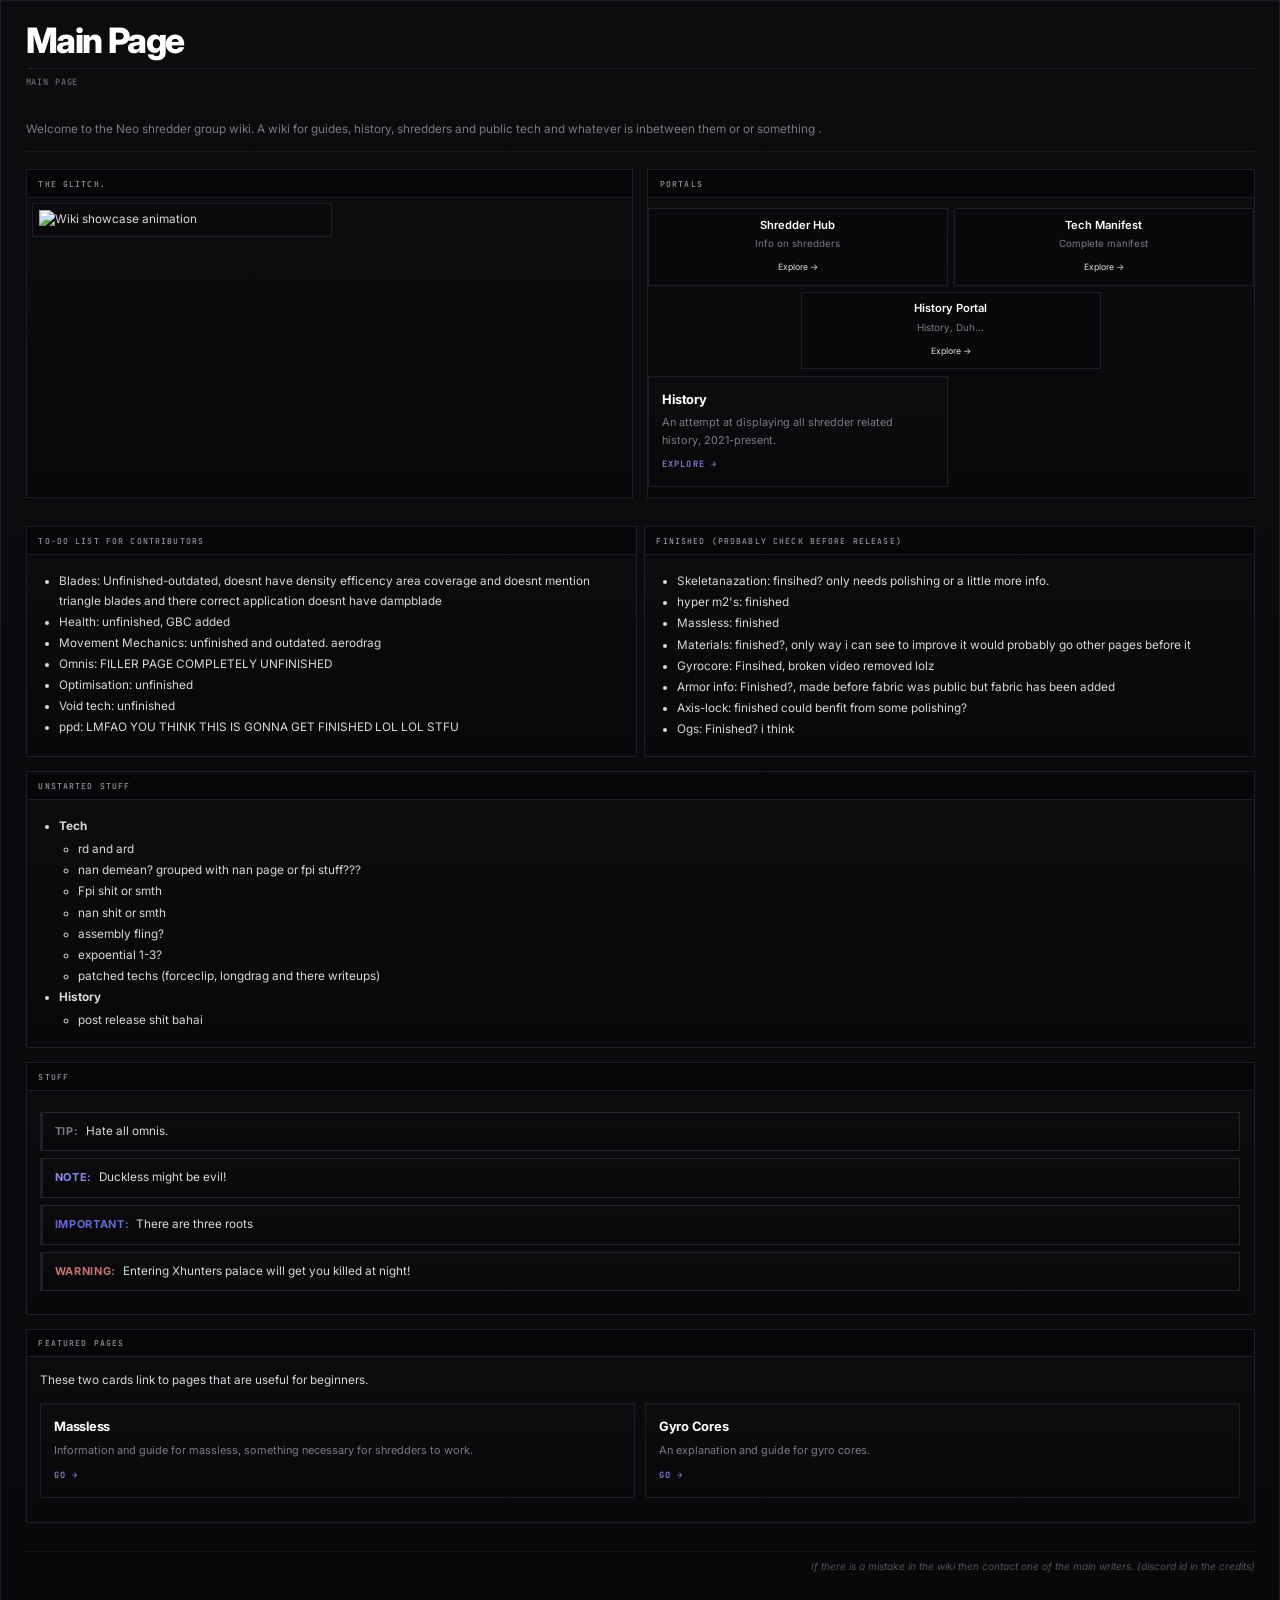
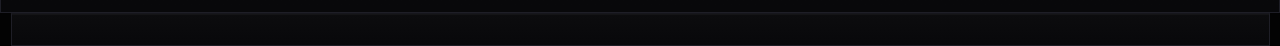
==== index.html @ a5d896a3 "Merge branch 'pr-23'" ====
<!DOCTYPE html>
<html lang="en">

<head>
    <meta charset="UTF-8">
    <meta name="viewport" content="width=device-width, initial-scale=1.0">
    <title>Main Page | Neo Shredder Group WIKI</title>
    <meta name="description" content="tech and shredders wow.">
    <link rel="stylesheet" href="css/style.css">
</head>

<body class="wiki-body wiki-body--nightsky">

    <div id="wiki-nav"></div>

    <main class="wiki-container">
        <h1 class="wiki-page-title">Main Page</h1>

        <nav class="wiki-breadcrumb" aria-label="Breadcrumb">
            <span>Main Page</span>
        </nav>

        <p class="wiki-lead">Welcome to the Neo shredder group wiki. A wiki for guides, history, shredders and public
            tech and
            whatever is inbetween them or <a href="https://soyjakwiki.org/Or_something"
                style="color: inherit; text-decoration: none; cursor: default;">
                or something
            </a>.</p>



        <div class="wiki-blocks-row">
            <div class="wiki-block">
                <div class="wiki-block-head">The Glitch.</div>
                <div class="wiki-block-body wiki-block-body--compact">
                    <div class="wiki-thumb">
                        <div class="thumb-inner">
                            <img src="assests/Amazingg.gif" alt="Wiki showcase animation">
                        </div>
                    </div>
                </div>
            </div>
            <div class="wiki-block">
                <div class="wiki-block-head">Portals</div>
                <div class="wiki-portal-grid">
                    <div class="wiki-portal">
                        <h3>Shredder Hub</h3>
                        <p>Info on shredders</p>
                        <a href="pages/shredderhub.html">Explore →</a>
                    </div>
                    <div class="wiki-portal">
                        <h3>Tech Manifest</h3>
                        <p>Complete manifest</p>
                        <a href="pages/techmanifest.html">Explore →</a>
                    </div>
                    <div class="wiki-portal">
                        <h3>History Portal</h3>
                        <p>History, Duh...</p>
                        <a href="pages/historyportal.html">Explore →</a>
                    </div>
                    <div class="card">
                        <h3>History</h3>
                        <p>An attempt at displaying all shredder related history, 2021-present.</p>
                        <a href="pages/history/historypage.html">Explore</a>
                    </div>
                </div>
            </div>






        </div>

        <div class="wiki-block-grid">
            <div class="wiki-block">
                <div class="wiki-block-head">To-Do List for Contributors</div>
                <div class="wiki-block-body">
                    <ul>
                        <li>Blades: Unfinished-outdated, doesnt have density efficency area coverage and doesnt
                            mention
                            triangle blades and there correct application doesnt have dampblade</li>
                        <li>Health: unfinished, GBC added</li>
                        <li>Movement Mechanics: unfinished and outdated. aerodrag</li>
                        <li>Omnis: FILLER PAGE COMPLETELY UNFINISHED</li>
                        <li>Optimisation: unfinished</li>
                        <li>Void tech: unfinished</li>
                        <li>ppd: LMFAO YOU THINK THIS IS GONNA GET FINISHED LOL LOL STFU</li>
                    </ul>
                </div>
            </div>

            <div class="wiki-block">
                <div class="wiki-block-head">Finished (probably check before release)</div>
                <div class="wiki-block-body">
                    <ul>
                        <li>Skeletanazation: finsihed? only needs polishing or a little more info.</li>
                        <li>hyper m2's: finished</li>
                        <li>Massless: finished</li>
                        <li>Materials: finished?, only way i can see to improve it would probably go other pages
                            before
                            it</li>
                        <li>Gyrocore: Finsihed, broken video removed lolz</li>
                        <li>Armor info: Finished?, made before fabric was public but fabric has been added</li>
                        <li>Axis-lock: finished could benfit from some polishing?</li>
                        <li>Ogs: Finished? i think</li>
                    </ul>
                </div>
            </div>
        </div>

        <div class="wiki-block">
            <div class="wiki-block-head">Unstarted Stuff</div>
            <div class="wiki-block-body">
                <ul>
                    <li><strong>Tech</strong>
                        <ul>
                            <li>rd and ard</li>
                            <li>nan demean? grouped with nan page or fpi stuff???</li>
                            <li>Fpi shit or smth</li>
                            <li>nan shit or smth</li>
                            <li>assembly fling?</li>
                            <li>expoential 1-3?</li>
                            <li>patched techs (forceclip, longdrag and there writeups)</li>
                        </ul>
                    </li>
                    <li><strong>History</strong>
                        <ul>
                            <li>post release shit bahai</li>
                        </ul>
                    </li>
                </ul>
            </div>
        </div>

        <div class="wiki-block">
            <div class="wiki-block-head">stuff</div>
            <div class="wiki-block-body">
                <div class="callout callout-tip"><strong>TIP:</strong> Hate all omnis.</div>
                <div class="callout callout-note"><strong>NOTE:</strong> Duckless might be evil!</div>
                <div class="callout callout-important"><strong>IMPORTANT:</strong> There are three roots</div>
                <div class="callout callout-warning"><strong>WARNING:</strong> Entering Xhunters palace will get you
                    killed at night!</div>
            </div>
        </div>

        <div class="wiki-block">
            <div class="wiki-block-head">Featured Pages</div>
            <div class="wiki-block-body">
                <p>These two cards link to pages that are useful for beginners.</p>
                <div class="card-grid">
                    <div class="card">
                        <h3>Massless</h3>
                        <p>Information and guide for massless, something necessary for shredders to work.</p>
                        <a href="pages/shreds/massless.html">Go</a>
                    </div>
                    <div class="card">
                        <h3>Gyro Cores</h3>
                        <p>An explanation and guide for gyro cores.</p>
                        <a href="pages/shreds/gyrocore.html">Go</a>
                    </div>
                </div>
            </div>
        </div>


        <p class="wiki-last-edited">If there is a mistake in the wiki then contact one of the main writers. (discord
            id
            in the credits)</p>

    </main>

    <footer id="wiki-footer"></footer>
    <script src="js/skidunited.js"></script>

</body>

</html>
---- css/style.css ----
@import url('https://fonts.googleapis.com/css2?family=Inter:wght@400;500;600;700;800&family=JetBrains+Mono:wght@400;500&display=swap');

:root {
    --font-body: 'Inter', system-ui, -apple-system, 'Segoe UI', sans-serif;
    --font-heading: 'Inter', system-ui, -apple-system, 'Segoe UI', sans-serif;
    --font-ui: 'Inter', system-ui, sans-serif;
    --font-mono: 'JetBrains Mono', 'Consolas', monospace;

    /* ── Industrial / spec-sheet palette (Saturn Drums ref) ── */
    --amber: #6868d4;
    --amber-bright: #8a8ae8;
    --amber-dim: rgba(104, 104, 212, 0.14);
    --amber-subtle: rgba(104, 104, 212, 0.07);
    --amber-border: rgba(104, 104, 212, 0.42);

    --orange: var(--amber);
    --orange-bright: var(--amber-bright);
    --orange-dim: var(--amber-dim);
    --orange-subtle: var(--amber-subtle);
    --orange-border: var(--amber-border);
    --orange-glow: rgba(104, 104, 212, 0.28);

    --purple-primary: var(--amber);
    --purple-muted: var(--amber-dim);
    --purple-subtle: var(--amber-subtle);

    --bg-body: #030303;
    --bg-content: #08080a;
    --bg-surface: #0a0a0c;
    --bg-navbar: #030303;
    --bg-footer: #030303;
    --bg-sidebar: #08080a;
    --bg-block-head: #060608;
    --panel-bg: linear-gradient(180deg, #0c0c0e 0%, #08080a 100%);
    --panel-bg-flat: #08080a;

    --border-subtle: #16161c;
    --border-light: #1e1e26;
    --border-medium: #26262e;
    --border-bright: #3a3a44;

    --text-main: #d8d8dc;
    --text-bright: #ffffff;
    --text-secondary: #7a7a84;
    --text-muted: #505058;
    --text-spec: #94949c;

    --link-color: #e0e0e4;
    --link-hover: var(--amber-bright);
    --link-visited: #888890;

    --accent-blue: var(--amber-bright);
    --accent-green: #7a7a84;
    --accent-red: #c87070;
    --accent-orange: var(--amber);
    --accent-cyan: #7a7a84;
    --accent-purple: var(--amber-bright);

    --bg-tip: rgba(255, 255, 255, 0.02);
    --bg-important: rgba(255, 255, 255, 0.02);
    --bg-warning: rgba(255, 255, 255, 0.02);
    --bg-note: rgba(255, 255, 255, 0.02);

    --border-tip: var(--border-light);
    --border-important: var(--border-light);
    --border-warning: var(--border-light);
    --border-note: var(--border-light);

    --layout-max: 1320px;
    --sidebar-width: 210px;

    --glass-bg: #08080a;
    --glass-bg-strong: #060608;
    --glass-border: var(--border-light);
    --glass-border-bright: var(--border-bright);
    --glass-highlight: rgba(255, 255, 255, 0.03);
    --glass-blur: 0px;
    --radius-sm: 0;
    --radius-md: 0;
    --radius-lg: 0;
    --radius-pill: 0;

    --ease-out: cubic-bezier(0.25, 0.46, 0.45, 0.94);
    --ease-smooth: cubic-bezier(0.25, 0.46, 0.45, 0.94);
}

/* Shared panel surface — matte industrial panels */
.glass,
.wiki-sidebar,
.wiki-container,
.wiki-block,
.card,
.wiki-site-notice,
.search-results-box,
footer {
    background: var(--panel-bg);
    border: 1px solid var(--border-light);
    box-shadow: inset 0 1px 0 var(--glass-highlight);
}

/* ── Reset ── */
*,
*::before,
*::after {
    margin: 0;
    padding: 0;
    box-sizing: border-box;
}

html {
    scroll-behavior: smooth;
    font-size: 14px;
}

body {
    background-color: var(--bg-body);
    background-image:
        radial-gradient(ellipse 120% 80% at 0% 0%, rgba(30, 30, 36, 0.35) 0%, transparent 55%),
        radial-gradient(ellipse 80% 60% at 100% 100%, rgba(20, 20, 24, 0.4) 0%, transparent 50%),
        linear-gradient(165deg, #030303 0%, #050505 40%, #080808 100%);
    background-attachment: fixed;
    color: var(--text-main);
    font-family: var(--font-body);
    font-size: 0.92rem;
    line-height: 1.55;
    -webkit-font-smoothing: antialiased;
    display: flex;
    flex-direction: column;
    min-height: 100vh;
}

.wiki-body--nightsky {
    background-color: var(--bg-body);
    background-image:
        radial-gradient(ellipse 120% 80% at 0% 0%, rgba(30, 30, 36, 0.35) 0%, transparent 55%),
        radial-gradient(ellipse 80% 60% at 100% 100%, rgba(20, 20, 24, 0.4) 0%, transparent 50%),
        linear-gradient(165deg, #030303 0%, #050505 40%, #080808 100%);
    background-attachment: fixed;
}

::selection {
    background: var(--amber-dim);
    color: var(--text-bright);
}

/* ═══════════════════════════════════════════
   IMAGEBOARD / MEDIAWIKI SHELL LAYOUT
   ═══════════════════════════════════════════ */
.wiki-page-wrap {
    display: flex;
    align-items: flex-start;
    gap: 1rem;
    width: 100%;
    max-width: var(--layout-max);
    margin: 0 auto;
    padding: 1.25rem 1rem 1.5rem;
    flex: 1;
}

.wiki-sidebar {
    width: 100%;
    border-radius: var(--radius-md);
    font-size: 0.82rem;
    overflow: hidden;
}

.wiki-sidebar-block {
    border-bottom: 1px solid var(--border-light);
}

.wiki-sidebar-head,
.wiki-block-head {
    background: var(--bg-block-head);
    border-bottom: 1px solid var(--border-light);
    border-left: none;
    padding: 0.55rem 0.85rem 0.45rem;
    font-family: var(--font-mono);
    font-size: 0.58rem;
    font-weight: 500;
    color: var(--text-spec);
    text-transform: uppercase;
    letter-spacing: 0.14em;
}

.wiki-sidebar-head {
    padding: 0.55rem 0.75rem 0.45rem;
}

.wiki-sidebar ul {
    list-style: none;
    margin: 0;
    padding: 0;
}

.wiki-sidebar li a {
    display: flex;
    align-items: center;
    gap: 0.45rem;
    padding: 0.5rem 0.85rem;
    margin: 0;
    border-bottom: 1px solid var(--border-subtle);
    border-radius: 0;
    color: var(--text-secondary);
    text-decoration: none;
    font-size: 0.78rem;
    font-weight: 500;
    line-height: 1.35;
    letter-spacing: 0.01em;
    transition: color 0.12s var(--ease-out), background 0.12s var(--ease-out);
}

.wiki-sidebar-icon {
    width: 0.95rem;
    height: 0.95rem;
    flex-shrink: 0;
    opacity: 0.8;
}

.wiki-sidebar li a:hover .wiki-sidebar-icon {
    opacity: 1;
}

.wiki-sidebar li:last-child a {
    margin-bottom: 0;
    border-bottom: none;
}

.wiki-sidebar-block:last-child {
    border-bottom: none;
}

.wiki-sidebar li a:hover {
    background: rgba(255, 255, 255, 0.02);
    color: var(--text-bright);
}

.wiki-sidebar li a.active {
    background: var(--amber-subtle);
    color: var(--text-bright);
    border-left: 2px solid var(--amber);
    padding-left: calc(0.85rem - 2px);
}

.wiki-content-column {
    flex: 1;
    min-width: 0;
}

/* Content blocks */
.wiki-block {
    margin-bottom: 1rem;
    border-radius: 0;
    overflow: hidden;
}

.wiki-block-body {
    padding: 1rem 0.95rem 1.1rem;
    font-size: 0.84rem;
    line-height: 1.65;
    color: var(--text-main);
}

.wiki-block-body p:last-child,
.wiki-block-body ul:last-child {
    margin-bottom: 0;
}

.wiki-block-body ul,
.wiki-block-body ol {
    margin: 0.25rem 0 0.4rem;
    padding-left: 1.35rem;
}

.wiki-block-body li {
    margin-bottom: 0.12rem;
}

.wiki-block-grid {
    display: grid;
    grid-template-columns: 1fr 1fr;
    gap: 0.5rem;
}

.wiki-site-notice {
    padding: 0.75rem 1rem;
    margin-bottom: 1rem;
    font-size: 0.76rem;
    font-family: var(--font-mono);
    color: var(--text-secondary);
    text-align: left;
    letter-spacing: 0.02em;
    line-height: 1.55;
    border-top: 1px solid var(--amber-border);
    border-bottom: 1px solid var(--border-light);
}

.wiki-site-notice strong {
    color: var(--amber-bright);
    font-weight: 600;
    text-transform: uppercase;
    letter-spacing: 0.08em;
    font-size: 0.68rem;
}

/* ═══════════════════════════════════════════
   SIDEBAR COLUMN + LOGO BOX (monobook style:
   logo sits top-left, above the sidebar)
   ═══════════════════════════════════════════ */
.wiki-sidebar-column {
    width: var(--sidebar-width);
    flex-shrink: 0;
    margin-right: 0.5rem;
    display: flex;
    flex-direction: column;
    gap: 0.5rem;
}

.wiki-logo-box {
    display: flex;
    flex-direction: column;
    align-items: center;
    justify-content: center;
    gap: 0.45rem;
    padding: 0.6rem 0.4rem 0.5rem;
    text-decoration: none;
    perspective: 900px;
}

.wiki-logo-box img {
    width: 100%;
    max-width: 120px;
    height: auto;
    display: block;
    filter: drop-shadow(0 4px 12px rgba(0, 0, 0, 0.35));
    transition: filter 0.2s var(--ease-out);
    animation: wikiLogoCoinSpin 10s linear infinite;
    transform-style: preserve-3d;
    transform-origin: center center;
    backface-visibility: visible;
}

.wiki-logo-box:hover img {
    filter: drop-shadow(0 4px 16px rgba(104, 104, 212, 0.35));
}

.wiki-logo-name {
    width: 100%;
    max-width: 100%;
    white-space: normal;
    text-align: center;
    font-family: var(--font-mono);
    font-size: 0.64rem;
    font-weight: 600;
    line-height: 1.45;
    letter-spacing: 0.18em;
    text-transform: uppercase;
    overflow-wrap: break-word;
    position: relative;
    padding: 0.35rem 0.15rem 0.25rem;
    background: linear-gradient(105deg,
            #ffffff 0%,
            #d4d4ff 22%,
            #6868d4 48%,
            #a8a8f0 72%,
            #ffffff 100%);
    background-size: 220% auto;
    -webkit-background-clip: text;
    background-clip: text;
    -webkit-text-fill-color: transparent;
    color: transparent;
    filter:
        drop-shadow(0 0 10px rgba(104, 104, 212, 0.65)) drop-shadow(0 0 22px rgba(104, 104, 212, 0.35)) drop-shadow(0 1px 0 rgba(0, 0, 0, 0.9));
    animation: wikiTitleShimmer 7s ease-in-out infinite;
}

@keyframes wikiTitleShimmer {

    0%,
    100% {
        background-position: 0% center;
    }

    50% {
        background-position: 100% center;
    }
}

@keyframes wikiLogoCoinSpin {
    from {
        transform: rotateY(0deg);
    }

    to {
        transform: rotateY(360deg);
    }
}

@keyframes wikiLogoBob {

    0%,
    100% {
        translate: 0 0;
    }

    50% {
        translate: 0 -6px;
        /* or whatever your original value was */
    }
}

@media (prefers-reduced-motion: reduce) {
    .wiki-logo-box img {
        animation: none;
    }

    .wiki-logo-name {
        animation: none;
        background-position: 0% center;
    }

    .central-feature .member-name,
    .wiki-title-shimmer {
        animation: none;
        background-position: 0% center;
    }
}

/* ═══════════════════════════════════════════
   CONTENT TOPBAR (MediaWiki page-tab strip,
   fully integrated with the sidebar shell)
   ═══════════════════════════════════════════ */
.wiki-topbar {
    display: flex;
    flex-wrap: wrap;
    justify-content: center;
    align-items: center;
    gap: 0.35rem;
    padding: 0 0 0.65rem;
    margin-bottom: 0;
}

.wiki-topbar-tabs {
    list-style: none;
    display: flex;
    align-items: center;
    justify-content: center;
    flex-wrap: wrap;
    gap: 0.35rem;
    width: 100%;
    margin: 0;
    padding: 0;
}

.wiki-topbar-tabs>li>a {
    display: block;
    font-family: var(--font-mono);
    font-size: 0.68rem;
    font-weight: 500;
    color: var(--text-spec);
    text-decoration: none;
    text-transform: uppercase;
    letter-spacing: 0.12em;
    padding: 0.5rem 1.1rem;
    background: var(--panel-bg-flat);
    border: 1px solid var(--border-light);
    border-radius: 0;
    box-shadow: none;
    transition: color 0.12s var(--ease-out), background 0.12s var(--ease-out), border-color 0.12s var(--ease-out);
}

.wiki-topbar-tabs>li>a:hover {
    color: var(--text-bright);
    background: #0e0e12;
    border-color: var(--border-bright);
}

.wiki-topbar-tabs>li>a.active {
    color: var(--text-bright);
    background: #0e0e12;
    border-color: var(--border-bright);
    box-shadow: inset 0 -2px 0 var(--amber);
}

/* Sidebar search block */
.wiki-sidebar-search {
    padding: 0.5rem 0.65rem 0.65rem;
}

/* ═══════════════════════════════════════════
   MAIN CONTENT AREA
   ═══════════════════════════════════════════ */
.wiki-container {
    width: 100%;
    max-width: none;
    margin: 0;
    padding: 1.5rem 1.75rem 1.75rem;
    border-radius: 0;
    animation: none;
}

.wiki-page-title {
    font-size: clamp(1.75rem, 3.5vw, 2.5rem);
    font-weight: 800;
    color: var(--text-bright);
    border-bottom: 1px solid var(--border-light);
    padding-bottom: 0.65rem;
    margin: 0 0 0.5rem;
    line-height: 1.05;
    letter-spacing: -0.04em;
    text-shadow: none;
}

.wiki-lead {
    font-size: 0.84rem;
    color: var(--text-secondary);
    margin-bottom: 1.25rem;
    padding: 0.85rem 0;
    line-height: 1.7;
    border-radius: 0;
    border-bottom: 1px solid var(--border-subtle);
    text-align: justify;
}

/* ═══════════════════════════════════════════
   TYPOGRAPHY
   ═══════════════════════════════════════════ */
h1,
h2,
h3,
h4,
h5,
h6 {
    font-family: var(--font-heading);
    color: var(--text-bright);
    font-weight: 600;
    margin-bottom: 0.6rem;
    line-height: 1.35;
}

h1 {
    font-size: clamp(1.5rem, 2.5vw, 2rem);
    font-weight: 800;
    border-bottom: 1px solid var(--border-light);
    padding-bottom: 0.35rem;
    margin-bottom: 0.65rem;
    letter-spacing: -0.03em;
    color: var(--text-bright);
    background: none;
    -webkit-text-fill-color: unset;
}

h2 {
    font-size: clamp(1rem, 1.8vw, 1.25rem);
    border-bottom: none;
    padding-bottom: 0;
    margin-top: 1.5rem;
    margin-bottom: 0.55rem;
    color: var(--text-bright);
    font-weight: 700;
    letter-spacing: -0.02em;
    line-height: 1.15;
}

h3 {
    font-size: 0.92rem;
    margin-top: 0.65rem;
    margin-bottom: 0.25rem;
    color: var(--text-bright);
}

h4 {
    font-size: 0.88rem;
    margin-top: 0.5rem;
    color: var(--text-muted);
    font-style: normal;
}

p {
    margin-bottom: 0.9rem;
}

a {
    color: var(--link-color);
    text-decoration: none;
    transition: color 0.12s var(--ease-out);
}

a:hover {
    color: var(--link-hover);
    text-decoration: underline;
}

a:visited {
    color: var(--link-visited);
}

hr {
    border: none;
    height: 1px;
    background: linear-gradient(90deg, transparent, var(--border-medium), transparent);
    margin: 1.75rem 0;
}

ul,
ol {
    margin-bottom: 0.9rem;
    padding-left: 1.5rem;
}

li {
    margin-bottom: 0.2rem;
}

code {
    font-family: var(--font-mono);
    background-color: var(--bg-surface);
    border: 1px solid var(--border-light);
    padding: 0.15em 0.4em;
    border-radius: 0;
    font-size: 0.9em;
    color: var(--text-secondary);
}

pre {
    background-color: var(--bg-surface);
    border: 1px solid var(--border-light);
    border-radius: 0;
    padding: 1rem;
    overflow-x: auto;
    margin-bottom: 1rem;
    font-size: 0.9rem;
    line-height: 1.5;
}

pre code {
    background: none;
    border: none;
    padding: 0;
    color: var(--text-main);
}

blockquote {
    border-left: 3px solid var(--border-medium);
    padding: 0.5rem 1rem;
    margin: 1rem 0;
    color: var(--text-secondary);
    background-color: rgba(24, 26, 27, 0.02);
    font-style: italic;
}

/* ═══════════════════════════════════════════
   CARDS
   ═══════════════════════════════════════════ */
.card-grid {
    display: grid;
    grid-template-columns: repeat(auto-fit, minmax(240px, 1fr));
    gap: 0.65rem;
    margin: 0.65rem 0;
}

.card {
    padding: 1rem 0.95rem;
    border-radius: 0;
    transition: border-color 0.12s var(--ease-out), background 0.12s var(--ease-out);
    display: flex;
    flex-direction: column;
}

.card:hover {
    border-color: var(--amber-border);
    background: linear-gradient(180deg, #0e0e12 0%, #08080a 100%);
    box-shadow: inset 0 1px 0 rgba(104, 104, 212, 0.1);
    transform: none;
}

.card h3 {
    font-size: 0.92rem;
    color: var(--text-bright);
    font-weight: 700;
    margin-top: 0;
    margin-bottom: 0.45rem;
    border-bottom: none;
    letter-spacing: -0.02em;
}

.card p {
    font-size: 0.78rem;
    color: var(--text-secondary);
    margin-bottom: 0.65rem;
    line-height: 1.6;
}

.card a {
    font-family: var(--font-mono);
    font-size: 0.62rem;
    font-weight: 500;
    color: var(--amber-bright);
    text-transform: uppercase;
    letter-spacing: 0.12em;
    margin-top: auto;
    text-decoration: none;
}

.card a::after {
    content: " →";
}

.card a:hover {
    color: var(--link-hover);
    letter-spacing: 0;
}

/* ═══════════════════════════════════════════
   CALLOUTS / ADMONITIONS
   ═══════════════════════════════════════════ */
.callout {
    padding: 0.65rem 0.85rem;
    margin: 0.5rem 0;
    border-radius: var(--radius-sm);
    border: 1px solid var(--border-medium);
    border-left-width: 3px;
    font-size: 0.84rem;
    position: relative;
    background: var(--panel-bg);
    box-shadow: none;
}

.callout strong {
    font-family: var(--font-ui);
    font-size: 0.78rem;
    text-transform: uppercase;
    letter-spacing: 0.06em;
    margin-right: 0.3rem;
}

.callout-tip {
    background-color: var(--bg-tip);
    border-left-color: var(--border-tip);
}

.callout-tip strong {
    color: var(--accent-green);
}

.callout-important {
    background-color: var(--bg-important);
    border-left-color: var(--border-important);
}

.callout-important strong {
    color: var(--accent-orange);
}

.callout-warning {
    background-color: var(--bg-warning);
    border-left-color: var(--border-warning);
}

.callout-warning strong {
    color: var(--accent-red);
}

.callout-note {
    background-color: var(--bg-note);
    border-left-color: var(--border-note);
}

.callout-note strong {
    color: var(--accent-blue);
}

/* ═══════════════════════════════════════════
   TABLE OF CONTENTS — polished wiki style
   ═══════════════════════════════════════════ */
.toc-box {
    background-color: transparent;
    border: none;
    border-top: 1px solid var(--border-light);
    border-bottom: 1px solid var(--border-light);
    border-radius: 0;
    padding: 0;
    display: inline-block;
    min-width: 220px;
    max-width: 420px;
    margin: 0.75rem 0 1.5rem 0;
    overflow: hidden;
}

.toc-title {
    font-family: var(--font-mono);
    font-weight: 500;
    font-size: 0.58rem;
    color: var(--text-spec);
    text-align: left;
    text-transform: uppercase;
    letter-spacing: 0.14em;
    padding: 0.55rem 0.5rem 0.45rem;
    margin-bottom: 0;
    background: var(--bg-block-head);
    border-bottom: 1px solid var(--border-light);
}

.toc-box>ul {
    padding: 0.6rem 1rem 0.75rem 1rem;
    margin: 0;
}

.toc-box ul {
    list-style: none;
    padding: 0;
    margin: 0;
    counter-reset: toc-counter;
}

.toc-box>ul>li {
    counter-increment: toc-counter;
}

.toc-box li {
    margin: 0.15rem 1rem;
    font-size: 0.85rem;
    line-height: 1.5;
}

.toc-box a {
    color: var(--link-color);
    text-decoration: none;
    display: inline-block;
    padding: 0.1rem 0;
    transition: color 0.12s var(--ease-out);
}

.toc-box a:hover {
    color: var(--link-hover);
    text-decoration: underline;
}

/* ── Tree-line connectors for nested items ── */
.toc-box ul ul {
    padding-left: 0;
    margin-top: 0.1rem;
    margin-left: 0.45rem;
    list-style: none;
    border-left: none;
}

.toc-box>ul>li {
    position: relative;
}

/* Parent li that contains a nested ul gets a vertical line */
.toc-box li:has(> ul) {
    position: relative;
}

.toc-box ul ul li {
    font-size: 0.82rem;
    margin: 0.1rem 0;
    padding-left: 1.4rem;
    position: relative;
}

/* Vertical trunk line running alongside nested items */
.toc-box ul ul li::before {
    content: "├";
    position: absolute;
    left: 0.15rem;
    top: 0;
    font-family: var(--font-body);
    font-size: 0.85rem;
    line-height: 1.5;
    color: var(--border-bright);
    user-select: none;
}

/* Last nested item gets the └ (╰) connector */
.toc-box ul ul li:last-child::before {
    content: "╰";
}

/* Vertical line connecting items — runs through parent li */
.toc-box ul ul li::after {
    content: "";
    position: absolute;
    left: calc(0.15rem + 0.35em);
    top: 0;
    bottom: 0;
    width: 0;
    border-left: 1px solid var(--border-light);
}

/* Hide the continuation line on the last item */
.toc-box ul ul li:last-child::after {
    display: none;
}

/* ═══════════════════════════════════════════
   WIKI THUMBNAIL IMAGES
   ═══════════════════════════════════════════ */
.wiki-thumb {
    margin-bottom: 1rem;
    max-width: 300px;
    width: 100%;
}

.thumb-right {
    float: right;
    margin-left: 1.5rem;
}

.thumb-left {
    float: left;
    margin-right: 1.5rem;
}

.thumb-inner {
    background-color: var(--bg-surface);
    border: 1px solid var(--border-light);
    padding: 6px;
    border-radius: 0;
    box-shadow: none;
}

.wiki-thumb img {
    display: block;
    width: 100%;
    height: auto;
    border-radius: 0;
}

.thumb-caption {
    padding: 5px 4px 2px;
    font-size: 0.75rem;
    line-height: 1.4;
    color: var(--text-muted);
    font-style: italic;
}

/* ═══════════════════════════════════════════
   WIKI VIDEO EMBEDS (lazy-loaded)
   ═══════════════════════════════════════════ */
.wiki-video {
    margin: 1.25rem 0;
    width: 100%;
}

.wiki-video .thumb-inner {
    background-color: var(--bg-surface);
    border: 1px solid var(--border-light);
    padding: 6px;
    border-radius: 0;
    box-shadow: none;
}

.wiki-video video,
.wiki-video .lazy-video {
    display: block;
    width: 100%;
    height: auto;
    border-radius: 0;
    background-color: #000;
}

/* ═══════════════════════════════════════════
   TABLES
   ═══════════════════════════════════════════ */
.wiki-table {
    width: 100%;
    border-collapse: collapse;
    margin: 1.25rem 0;
    font-size: 0.8rem;
    font-family: var(--font-mono);
    background-color: transparent;
    border: none;
    border-top: 1px solid var(--border-light);
    border-bottom: 1px solid var(--border-light);
}

.wiki-table th {
    background-color: transparent;
    color: var(--text-spec);
    font-family: var(--font-mono);
    font-weight: 500;
    font-size: 0.62rem;
    text-align: left;
    text-transform: uppercase;
    letter-spacing: 0.12em;
    padding: 0.65rem 0.5rem;
    border: none;
    border-bottom: 1px solid var(--border-medium);
}

.wiki-table td {
    padding: 0.55rem 0.5rem;
    border: none;
    border-bottom: 1px solid var(--border-subtle);
    color: var(--text-main);
    vertical-align: middle;
}

.wiki-table tr:last-child td {
    border-bottom: none;
}

.wiki-table tr:hover {
    background-color: rgba(255, 255, 255, 0.015);
}

.table-responsive {
    width: 100%;
    overflow-x: auto;
    -webkit-overflow-scrolling: touch;
}

/* ═══════════════════════════════════════════
   FOOTER
   ═══════════════════════════════════════════ */
footer {
    text-align: center;
    padding: 1.1rem 1.5rem;
    margin-top: auto;
    border-top: 1px solid var(--border-subtle);
    color: var(--text-muted);
    font-family: var(--font-mono);
    font-size: 0.62rem;
    letter-spacing: 0.06em;
    position: relative;
    z-index: 10;
    border-radius: 0;
    margin-left: 0.75rem;
    margin-right: 0.75rem;
}

footer a {
    color: var(--link-color);
}

footer strong {
    font-family: var(--font-ui);
    color: var(--text-secondary);
}

.credits-container {
    display: flex;
    flex-wrap: wrap;
    justify-content: center;
    gap: 1.5rem;
    margin-bottom: 0.6rem;
}

.credit-category {
    font-size: 0.78rem;
}

/* ═══════════════════════════════════════════
   SEARCH
   ═══════════════════════════════════════════ */
.search-container {
    position: relative;
    display: flex;
    align-items: center;
    width: 100%;
}

#wiki-search {
    font-family: var(--font-mono);
    font-size: 0.72rem;
    width: 100%;
    height: 34px;
    padding: 0 0.7rem;
    border-radius: 0;
    border: 1px solid var(--border-light);
    background: var(--panel-bg-flat);
    color: var(--text-main);
    letter-spacing: 0.04em;
    transition: border-color 0.12s var(--ease-out), box-shadow 0.12s var(--ease-out);
}

#wiki-search:focus {
    border-color: var(--amber);
    outline: none;
    box-shadow: inset 0 0 0 1px var(--amber-dim);
}

#wiki-search::placeholder {
    color: var(--text-muted);
}

.search-results-box {
    position: absolute;
    top: calc(100% + 6px);
    left: 0;
    right: 0;
    z-index: 1000;
    border-radius: var(--radius-md);
    max-height: 280px;
    overflow-y: auto;
}

.search-item:hover {
    background: rgba(255, 255, 255, 0.04);
}

.search-item {
    display: block;
    padding: 8px 12px;
    text-decoration: none;
    color: var(--text-main);
    border-bottom: 1px solid var(--border-light);
    transition: background-color 0.1s var(--ease-out);
}

.search-item:last-child {
    border-bottom: none;
}

.search-item strong {
    display: block;
    font-family: var(--font-ui);
    font-size: 0.82rem;
    color: var(--link-color);
}

.search-item span {
    display: block;
    font-size: 0.72rem;
    color: var(--text-muted);
}

.search-item .wiki-categories {
    margin-top: 6px;
    display: flex;
    gap: 4px;
    align-items: center;
    flex-wrap: wrap;
    pointer-events: none;
}

/* ═══════════════════════════════════════════
   INFOBOX SIDEBAR
   ═══════════════════════════════════════════ */
.infobox {
    float: right;
    width: 265px;
    margin: 0 0 1.25rem 1.5rem;
    background-color: var(--bg-surface);
    border: 1px solid var(--border-medium);
    border-radius: 0;
    font-size: 0.85rem;
    overflow: hidden;
}

.infobox-title {
    background: var(--bg-block-head);
    color: var(--text-bright);
    text-align: center;
    font-family: var(--font-mono);
    font-weight: 500;
    font-size: 0.62rem;
    padding: 0.55rem 0.75rem;
    border-bottom: 1px solid var(--border-light);
    text-transform: uppercase;
    letter-spacing: 0.14em;
}

.infobox-image {
    padding: 5px;
    text-align: center;
    background-color: var(--bg-content);
}

.infobox-image img {
    width: 100%;
    height: auto;
    display: block;
    border-radius: 0;
}

.infobox-image-caption {
    padding-top: 3px;
    font-size: 0.7rem;
    color: var(--text-muted);
    font-style: italic;
}

.infobox table {
    width: 100%;
    border-collapse: collapse;
}

.infobox th,
.infobox td {
    padding: 5px 10px;
    border-top: 1px solid var(--border-light);
    vertical-align: top;
    text-align: left;
    color: var(--text-main);
    font-size: 0.8rem;
}

.infobox th {
    width: 45%;
    font-family: var(--font-mono);
    font-weight: 500;
    font-size: 0.62rem;
    background-color: transparent;
    color: var(--text-spec);
    text-transform: uppercase;
    letter-spacing: 0.1em;
}

.infobox tr:hover {
    background-color: rgba(255, 255, 255, 0.02);
}

/* ── Status badges ── */
.status-badge {
    display: inline-block;
    padding: 1px 7px;
    border-radius: 0;
    font-family: var(--font-ui);
    font-size: 0.7rem;
    font-weight: 600;
    text-transform: uppercase;
    letter-spacing: 0.04em;
}

.status-active,
.status-patched,
.status-countered {
    background-color: rgba(255, 255, 255, 0.06);
    color: var(--text-secondary);
    border: 1px solid var(--border-medium);
}

.status-high,
.status-medium,
.status-low {
    background: #1a1a1a;
    color: var(--text-secondary);
    border: 1px solid var(--border-medium);
}

/* ═══════════════════════════════════════════
   SECTION / ARTICLE CLEAR
   ═══════════════════════════════════════════ */
section,
article {
    clear: both;
    overflow: hidden;
}

/* ═══════════════════════════════════════════════════════════════
   INSERTABLE WIKI COMPONENTS
   Drop these class names into your HTML for instant wiki styling.
   ═══════════════════════════════════════════════════════════════ */

/* ── Hatnote ──
   Small italic note at the top of an article.
   Usage: <div class="wiki-hatnote">This article is about X. For Y, see <a>Z</a>.</div>
*/
.wiki-hatnote {
    font-size: 0.85rem;
    font-style: italic;
    color: var(--text-muted);
    margin-bottom: 1rem;
    padding-left: 0.5rem;
    border-left: 2px solid var(--border-light);
}

/* ── Stub / WIP marker ──
   Usage: <div class="wiki-stub">This article is a stub. You can help by expanding it.</div>
*/
.wiki-stub {
    background-color: var(--bg-surface);
    border: 1px dashed var(--border-bright);
    border-radius: 0;
    padding: 0.6rem 1rem;
    margin: 1.25rem 0;
    font-size: 0.82rem;
    color: var(--text-muted);
    text-align: center;
    font-style: italic;
}

.wiki-stub::before {
    content: "STUB PAGE";
    display: block;
    font-weight: bold;
    letter-spacing: 0.08em;
    margin-bottom: 0.25rem;
}

/* ── Blockquote with attribution ──
   Usage:
   <figure class="wiki-quote">
       <blockquote>Quote text here.</blockquote>
       <figcaption>— Author, <cite>Source</cite></figcaption>
   </figure>
*/
.wiki-quote {
    margin: 1.25rem 0;
    padding: 0;
}

.wiki-quote blockquote {
    border-left: 3px solid var(--border-bright);
    background-color: rgba(255, 255, 255, 0.02);
    padding: 0.75rem 1.1rem;
    margin: 0;
    font-style: italic;
    color: var(--text-main);
    font-size: 0.95rem;
    border-radius: 0;
}

.wiki-quote figcaption {
    font-size: 0.78rem;
    color: var(--text-muted);
    margin-top: 0.35rem;
    padding-left: 1.1rem;
}

/* ── Image gallery grid ──
   Usage:
   <div class="wiki-gallery">
       <figure><img src="..."><figcaption>Caption</figcaption></figure>
       <figure><img src="..."><figcaption>Caption</figcaption></figure>
   </div>
*/
.wiki-gallery {
    display: grid;
    grid-template-columns: repeat(auto-fill, minmax(180px, 1fr));
    gap: 0.75rem;
    margin: 1.25rem 0;
}

.wiki-gallery figure {
    background-color: var(--bg-surface);
    border: 1px solid var(--border-light);
    border-radius: 0;
    padding: 4px;
    margin: 0;
    transition: border-color 0.15s var(--ease-out);
}

.wiki-gallery figure:hover {
    border-color: var(--border-bright);
}

.wiki-gallery img {
    width: 100%;
    height: auto;
    display: block;
    border-radius: 0;
}

.wiki-gallery figcaption {
    font-size: 0.72rem;
    color: var(--text-muted);
    padding: 4px 4px 2px;
    font-style: italic;
    text-align: center;
}

/* ── Definition list ──
   Usage:
   <dl class="wiki-dl">
       <dt>Term</dt>
       <dd>Definition</dd>
   </dl>
*/
.wiki-dl {
    margin: 1rem 0;
}

.wiki-dl dt {
    font-family: var(--font-heading);
    font-weight: 600;
    font-size: 0.9rem;
    color: var(--text-bright);
    margin-top: 0.75rem;
    margin-bottom: 0.15rem;
}

.wiki-dl dt::after {
    content: "";
    display: block;
    width: 40px;
    height: 1px;
    background: var(--border-medium);
    margin-top: 2px;
}

.wiki-dl dd {
    margin-left: 1rem;
    padding-left: 0.75rem;
    border-left: 2px solid var(--border-light);
    color: var(--text-secondary);
    font-size: 0.9rem;
    margin-bottom: 0.5rem;
}

/* ── Category tags ──
   Usage:
   <div class="wiki-categories">
       <span class="wiki-cat">Shredders</span>
       <span class="wiki-cat">PvP</span>
   </div>
*/

.wiki-categories::before {
    content: "Categories:";
    font-family: var(--font-ui);
    font-size: 0.72rem;
    font-weight: 600;
    color: var(--text-muted);
    text-transform: uppercase;
    letter-spacing: 0.05em;
    margin-right: 0.3rem;
}

.wiki-cat {
    font-family: var(--font-ui);
    font-size: 0.72rem;
    padding: 3px 10px;
    border-radius: 0;
    background-color: rgba(255, 255, 255, 0.04);
    border: 1px solid var(--border-light);
    color: var(--link-color);
    cursor: default;
    transition: background-color 0.2s var(--ease-smooth), border-color 0.2s var(--ease-smooth);
}

.wiki-cat:hover {
    background-color: var(--purple-subtle);
    border-color: var(--border-medium);
    box-shadow: none;
}

/* ── Breadcrumbs ──
   Usage:
   <nav class="wiki-breadcrumb">
       <a href="/">Home</a> <a href="/pages/shredderhub.html">ShredderHub</a> <span>Armor Info</span>
   </nav>
*/
.wiki-container::before {
    display: none;
}

.wiki-container::after {
    content: "";
    display: table;
    clear: both;
}

.wiki-breadcrumb {
    font-family: var(--font-mono);
    font-size: 0.62rem;
    color: var(--text-muted);
    margin-bottom: 1.25rem;
    display: flex;
    flex-wrap: wrap;
    align-items: center;
    text-transform: uppercase;
    letter-spacing: 0.1em;
}

.wiki-breadcrumb a {
    color: var(--text-muted);
    text-decoration: none;
}

.wiki-breadcrumb a:hover {
    color: var(--amber-bright);
    text-decoration: none;
}

.wiki-breadcrumb a::after {
    content: "/";
    color: var(--border-bright);
    margin: 0 0.3rem;
}

.wiki-breadcrumb span {
    color: var(--text-secondary);
}

/* ── "See also" / related articles box ──
   Usage:
   <div class="wiki-see-also">
       <strong>See also</strong>
       <ul><li><a href="...">Article</a></li></ul>
   </div>
*/
.wiki-see-also {
    background-color: var(--bg-surface);
    border: 1px solid var(--border-light);
    border-radius: 0;
    padding: 0.75rem 1rem;
    margin: 1.25rem 0;
}

.wiki-see-also strong {
    font-family: var(--font-heading);
    font-size: 0.82rem;
    color: var(--text-secondary);
    text-transform: uppercase;
    letter-spacing: 0.04em;
    display: block;
    margin-bottom: 0.4rem;
}

.wiki-see-also ul {
    margin: 0;
    padding-left: 1.25rem;
}

.wiki-see-also li {
    font-size: 0.85rem;
    margin-bottom: 0.15rem;
}

/* ── Keyboard shortcut / key badge ──
   Usage: Press <kbd class="wiki-key">E</kbd> to activate.
*/
.wiki-key {
    display: inline-block;
    font-family: var(--font-body);
    font-size: 0.78rem;
    padding: 1px 6px;
    border-radius: 0;
    background-color: var(--bg-surface);
    border: 1px solid var(--border-medium);
    border-bottom-width: 2px;
    color: var(--text-bright);
    box-shadow: 0 1px 0 var(--border-light);
}

/* ── Inline stat indicator ──
   Usage: <span class="wiki-stat wiki-stat-high">High</span>
*/
.wiki-stat {
    font-family: var(--font-ui);
    font-size: 0.75rem;
    font-weight: 600;
    padding: 1px 6px;
    border-radius: 0;
    text-transform: uppercase;
    letter-spacing: 0.03em;
}

.wiki-stat-high,
.wiki-stat-medium,
.wiki-stat-low {
    color: var(--text-secondary);
    background-color: rgba(255, 255, 255, 0.05);
}

/* ── Article last-edited line ──
   Usage: <div class="wiki-last-edited">Last edited on 19 May 2026 by platform2</div>
*/
.wiki-last-edited {
    font-size: 0.72rem;
    color: var(--text-muted);
    text-align: right;
    margin-top: 2rem;
    padding-top: 0.5rem;
    border-top: 1px solid var(--border-subtle);
    font-style: italic;
}

/* ═══════════════════════════════════════════
   PAGE BACKGROUND IMAGE (subtle)
   ═══════════════════════════════════════════ */
/* Push all wiki-container children above the background overlay */
.wiki-container>* {
    position: relative;
    z-index: 1;
}

/* ═══════════════════════════════════════════
   FILM GRAIN + DEPTH (industrial matte)
   ═══════════════════════════════════════════ */
body::before,
body::after {
    content: "";
    position: fixed;
    inset: 0;
    pointer-events: none;
    z-index: 0;
}

body::before {
    background:
        radial-gradient(ellipse 70% 50% at 85% 20%, rgba(104, 104, 212, 0.06) 0%, transparent 55%),
        radial-gradient(ellipse 50% 40% at 10% 90%, rgba(255, 255, 255, 0.02) 0%, transparent 50%);
}

body::after {
    opacity: 0.045;
    mix-blend-mode: overlay;
    background-image: url("data:image/svg+xml,%3Csvg viewBox='0 0 256 256' xmlns='http://www.w3.org/2000/svg'%3E%3Cfilter id='n'%3E%3CfeTurbulence type='fractalNoise' baseFrequency='0.9' numOctaves='4' stitchTiles='stitch'/%3E%3C/filter%3E%3Crect width='100%25' height='100%25' filter='url(%23n)'/%3E%3C/svg%3E");
    background-repeat: repeat;
    background-size: 180px 180px;
}

/* Ensure shell & footer render above ambient layers */
.wiki-page-wrap {
    position: relative;
    z-index: 2;
}

footer {
    position: relative;
    z-index: 10;
}

.wiki-container {
    position: relative;
    z-index: 2;
}

/* ═══════════════════════════════════════════
   RESPONSIVE
   ═══════════════════════════════════════════ */
@media (max-width: 768px) {
    html {
        font-size: 13px;
    }

    .wiki-page-wrap {
        flex-direction: column;
        padding: 0.35rem;
    }

    .wiki-sidebar-column {
        width: 100%;
        margin-right: 0;
        flex-direction: row;
        flex-wrap: wrap;
        align-items: stretch;
        margin-bottom: 0.35rem;
    }

    .wiki-logo-box {
        flex: 0 0 auto;
        padding: 0.4rem;
    }

    .wiki-logo-box img {
        max-width: 72px;
    }

    .wiki-sidebar {
        flex: 1 1 220px;
        width: auto;
        margin-right: 0;
    }

    .wiki-block-grid {
        grid-template-columns: 1fr;
    }

    .wiki-topbar {
        flex-direction: column;
        align-items: center;
    }

    .wiki-topbar-tabs>li>a {
        padding: 0.28rem 0.5rem;
    }

    .wiki-site-logo {
        font-size: 0.72rem;
        white-space: normal;
    }

    .wiki-container {
        padding: 0.55rem 0.65rem;
    }

    .wiki-thumb,
    .infobox {
        float: none;
        max-width: 100%;
        width: 100%;
        margin: 0 0 1rem 0;
    }

    .toc-box {
        display: block;
        max-width: 100%;
    }

    .wiki-gallery {
        grid-template-columns: repeat(auto-fill, minmax(140px, 1fr));
    }

    /* Smaller triangles on mobile */
    body::before,
    body::after {
        opacity: 0.20;
    }

    body::before {
        clip-path: polygon(0% 0%, 0% 100%, 30% 50%);
    }

    body::after {
        clip-path: polygon(100% 0%, 100% 100%, 70% 50%);
    }
}

/* ═══════════════════════════════════════════
   SCROLLBAR CUSTOMIZATION
   ═══════════════════════════════════════════ */

/* Firefox support */
* {
    scrollbar-width: thin;
    scrollbar-color: var(--border-medium) var(--bg-body);
}

/* Webkit browser support (Chrome, Safari, Edge, Opera) */
::-webkit-scrollbar {
    width: 8px;
    height: 8px;
}

::-webkit-scrollbar-track {
    background: var(--bg-body);
}

::-webkit-scrollbar-thumb {
    background: var(--border-medium);
    border-radius: 0;
    border: 2px solid var(--bg-body);
}

::-webkit-scrollbar-thumb:hover {
    background: var(--border-bright);
}

/* Specific scrollbar styling for search results box */
.search-results-box::-webkit-scrollbar-track {
    background: var(--bg-surface);
}

.search-results-box::-webkit-scrollbar-thumb {
    border: 2px solid var(--bg-surface);
}



.credits-container {
    display: flex;
    flex-direction: column;
    gap: 30px;
    /* Generous spacing between top coder and the bottom row */
    font-family: sans-serif;
    width: 100%;
}

/* Centered Main Coder Styling */
.credit-category.central-feature {
    display: flex;
    flex-direction: column;
    align-items: center;
    text-align: center;
    gap: 5px;
}

.central-feature .credit-member {
    margin-left: 0;
}

/* Flex row: Now centers the columns and keeps them tightly grouped */
.credits-row {
    display: flex;
    flex-direction: row;
    justify-content: center;
    /* Brings the columns to the center together */
    align-items: flex-start;
    gap: 60px;
    /* Adjust this number to make the gap wider or narrower */
    flex-wrap: wrap;
}

/* Base style for the side-by-side categories */
.credits-row .credit-category {
    display: flex;
    flex-direction: column;
    gap: 12px;
    /* Removed flex: 1 so they don't stretch aggressively */
    min-width: 200px;
}

/* Member layout within columns */
.credit-member {
    display: flex;
    flex-direction: column;
    gap: 2px;
}

.central-feature .member-name {
    display: inline-block;
    font-weight: 700;
    font-size: 1.02rem;
    letter-spacing: 0.03em;
    background: linear-gradient(105deg,
            #ffffff 0%,
            #d4d4ff 20%,
            #6868d4 50%,
            #a8a8f0 75%,
            #ffffff 100%);
    background-size: 220% auto;
    -webkit-background-clip: text;
    background-clip: text;
    -webkit-text-fill-color: transparent;
    color: transparent;
    filter:
        drop-shadow(0 0 8px rgba(104, 104, 212, 0.55)) drop-shadow(0 0 18px rgba(104, 104, 212, 0.28));
    animation: wikiContributorShimmer 8s ease-in-out infinite;
    transition: filter 0.2s var(--ease-out), transform 0.2s var(--ease-out);
}

.credits-row .member-name,
.contributor-name {
    display: inline;
    font-weight: 500;
    letter-spacing: normal;
    color: var(--text-bright);
    -webkit-text-fill-color: unset;
    background: none;
    filter: none;
    animation: none;
    transform: none;
}

.central-feature .member-name:hover {
    filter:
        drop-shadow(0 0 12px rgba(104, 104, 212, 0.75)) drop-shadow(0 0 26px rgba(104, 104, 212, 0.4));
    transform: translateY(-1px);
}

@keyframes wikiContributorShimmer {

    0%,
    100% {
        background-position: 0% center;
    }

    50% {
        background-position: 100% center;
    }
}

.credit-note {
    color: var(--text-muted);
    font-size: 0.85em;
}

.wiki-glow-purple {
    font-weight: bold;
    color: var(--text-bright);
    text-transform: uppercase;
    letter-spacing: 1px;
    animation: none;
}

@keyframes purplePulse {

    0%,
    100% {
        text-shadow: 0 0 4px rgba(255, 255, 255, 0.4);
        color: var(--text-bright);
    }
}

.wiki-title-shimmer {
    display: inline-block;
    font-family: var(--font-mono);
    font-weight: 700;
    font-size: 0.72rem;
    text-transform: uppercase;
    letter-spacing: 0.14em;
    background: linear-gradient(105deg,
            #ffffff 0%,
            #c8c8ff 25%,
            #6868d4 55%,
            #b0b0f8 80%,
            #ffffff 100%);
    background-size: 220% auto;
    -webkit-background-clip: text;
    background-clip: text;
    -webkit-text-fill-color: transparent;
    color: transparent;
    filter:
        drop-shadow(0 0 10px rgba(104, 104, 212, 0.6)) drop-shadow(0 0 22px rgba(104, 104, 212, 0.32));
    animation: wikiContributorShimmer 7s ease-in-out infinite;
}

.wiki-stat-number {
    font-family: 'Courier New', monospace;
    font-size: 1.25em;
    font-weight: 900;
    color: var(--text-bright);
    background: none;
    -webkit-text-fill-color: unset;
    transition: transform 0.2s cubic-bezier(0.175, 0.885, 0.32, 1.275);
    display: inline-block;
}

/* Micro-interaction: Pops out slightly when hovered */
.wiki-stat-number:hover {
    transform: scale(1.15);
    filter: drop-shadow(0 2px 4px rgba(0, 0, 0, 0.5));
}

.wiki-ambient-reflection {
    display: inline-block;
}

.wiki-site-logo-wrap {
    line-height: 1;
}

.wiki-logo-box .wiki-logo-name {
    display: block;
    width: 100%;
    max-width: 100%;
    white-space: normal;
    overflow: visible;
}




.wiki-site-logo {
    text-decoration: none;
    display: inline-block;
    line-height: 1.15;
    white-space: nowrap;
    background: linear-gradient(100deg, #c4c4ff 0%, #7575e0 30%, #e8e8ff 50%, #7575e0 70%, #5858c8 100%);
    background-size: 200% auto;
    -webkit-background-clip: text;
    background-clip: text;
    -webkit-text-fill-color: transparent;
    filter: drop-shadow(0 0 10px rgba(104, 104, 212, 0.35));
    transition: filter 0.2s var(--ease-out);
    animation: wikiLogoGradient 5s ease-in-out infinite alternate;
}

@keyframes wikiLogoGradient {
    0% {
        background-position: 0% center;
    }

    100% {
        background-position: 100% center;
    }
}


.wiki-keyword-reveal {
    color: var(--link-color);
    font-weight: 600;
    text-decoration: none;
    position: relative;
    display: inline-block;
}

.wiki-keyword-glow {
    font-weight: 600;
    color: var(--text-bright);
    text-shadow: none;
}

/* ═══════════════════════════════════════════
   HUB CATEGORY BOXES
   Grouped card containers with transparent
   background images for the ShredderHub page.
   ═══════════════════════════════════════════ */

.hub-category {
    position: relative;
    overflow: hidden;
    border: 1px solid var(--border-medium);
    border-radius: 0;
    padding: 1.75rem 1.5rem 1.5rem;
    margin-bottom: 1.75rem;
    background-color: var(--panel-bg);

    /* Entrance animation */
    animation: hubFadeIn 0.5s var(--ease-out) both;
}

.hub-category:nth-child(2) {
    animation-delay: 0.08s;
}

.hub-category:nth-child(3) {
    animation-delay: 0.16s;
}

.hub-category:nth-child(4) {
    animation-delay: 0.24s;
}

.hub-category:nth-child(5) {
    animation-delay: 0.32s;
}

@keyframes hubFadeIn {
    from {
        opacity: 0;
        transform: translateY(12px);
    }

    to {
        opacity: 1;
        transform: translateY(0);
    }
}

/* ── Semi-transparent background image ── */
.hub-category::before {
    content: "";
    position: absolute;
    inset: 0;
    background-image: var(--hub-bg-image);
    background-size: cover;
    background-position: center;
    background-repeat: no-repeat;
    opacity: 0.08;
    pointer-events: none;
    z-index: 0;
    transition: opacity 0.4s var(--ease-out), transform 0.6s var(--ease-out);
}

/* Subtle parallax-feel on hover */
.hub-category:hover::before {
    opacity: 0.14;
    transform: scale(1.03);
}

/* Glow border on hover */
.hub-category:hover {
    border-color: var(--amber-border);
    box-shadow: inset 0 1px 0 rgba(104, 104, 212, 0.08);
}

/* Push children above the background image */
.hub-category>* {
    position: relative;
    z-index: 1;
}

/* ── Category header ── */
.hub-category-header {
    display: flex;
    align-items: center;
    gap: 0.6rem;
    margin-bottom: 1.15rem;
    padding-bottom: 0.65rem;
    border-bottom: 1px solid var(--border-light);
    background: transparent;
    margin: -1.75rem -1.5rem 1.25rem;
    padding: 1rem 1.5rem 0.75rem;
}

.hub-category-title {
    font-family: var(--font-heading);
    font-size: clamp(0.95rem, 1.5vw, 1.15rem);
    font-weight: 700;
    color: var(--text-bright);
    text-transform: none;
    letter-spacing: -0.02em;
    margin: 0;
    padding: 0;
    border: none;
}

.hub-category-icon {
    font-size: 1.3rem;
    line-height: 1;
    filter: saturate(0.8);
}

/* ── Card grid inside category ── */
.hub-category-cards {
    display: grid;
    grid-template-columns: repeat(auto-fit, minmax(230px, 1fr));
    gap: 0.9rem;
}

/* Cards inside hub categories inherit existing .card styles
   but get a slightly elevated look */
.hub-category-cards .card {
    background-color: var(--panel-bg);
    border-color: var(--border-light);
    transition:
        border-color 0.2s var(--ease-out),
        background-color 0.2s var(--ease-out);
}

.hub-category-cards .card:hover {
    background: linear-gradient(180deg, #0e0e12 0%, #08080a 100%);
    border-color: var(--amber-border);
    box-shadow: inset 0 1px 0 rgba(104, 104, 212, 0.1);
    transform: none;
}

/* ── Responsive ── */
@media (max-width: 768px) {
    .hub-category {
        padding: 1.25rem 1rem 1rem;
        margin-bottom: 1.25rem;
    }

    .hub-category-header {
        margin: -1.25rem -1rem 1rem;
        padding: 0.75rem 1rem 0.6rem;
    }

    .hub-category-cards {
        grid-template-columns: 1fr;
    }

    .hub-category-icon {
        font-size: 1.1rem;
    }

    .hub-category-title {
        font-size: 0.92rem;
    }
}

/* ═══════════════════════════════════════════
   CARD BACKGROUND IMAGES
   Add class="card card-bg" and set
   style="--card-bg: url('...')" on any card
   to show an image behind the card text.
   ═══════════════════════════════════════════ */

.card.card-bg {
    position: relative;
    overflow: hidden;
    z-index: 0;
}

/* The background image layer */
.card.card-bg::before {
    content: "";
    position: absolute;
    inset: 0;
    background-image: var(--card-bg);
    background-size: cover;
    background-position: center;
    background-repeat: no-repeat;
    z-index: 0;
    transition: transform 0.4s var(--ease-out), opacity 0.4s var(--ease-out);
}

/* Dark overlay so text stays readable */
.card.card-bg::after {
    content: "";
    position: absolute;
    inset: 0;
    background: linear-gradient(180deg,
            rgba(10, 10, 15, 0.55) 0%,
            rgba(10, 10, 15, 0.78) 100%);
    z-index: 1;
    transition: background 0.3s var(--ease-out);
}

/* Push card content above both layers */
.card.card-bg>* {
    position: relative;
    z-index: 2;
}

/* Hover: image brightens and drifts slightly */
.card.card-bg:hover::before {
    transform: scale(1.06);
}

.card.card-bg:hover::after {
    background: linear-gradient(180deg,
            rgba(10, 10, 15, 0.4) 0%,
            rgba(10, 10, 15, 0.7) 100%);
}

#registrySearch {
    width: 100%;
    padding: 12px;

    background: var(--bg-surface);

    border: 1px solid var(--border-medium);

    color: var(--text-main);

    font-family: var(--font-ui);

    margin-bottom: 20px;
}

#registry {
    display: grid;
    gap: 18px;
}

.card h2 {
    margin-top: 0;
}

/* ═══════════════════════════════════════════
   TEMPLATE AI — layout, tabs, notices, meta
   Used by pages/misc/TemplateAI.html
   ═══════════════════════════════════════════ */

.wiki-page-header {
    margin-bottom: 1.25rem;
    padding-bottom: 1rem;
    border-bottom: 1px solid var(--border-light);
}

.wiki-version-meta {
    display: flex;
    flex-wrap: wrap;
    gap: 0.5rem 1rem;
    margin: 0.75rem 0 0;
    padding: 0;
    list-style: none;
    font-family: var(--font-ui);
    font-size: 0.72rem;
    color: var(--text-muted);
}

.wiki-version-meta li {
    display: inline-flex;
    align-items: center;
    gap: 0.35rem;
}

.wiki-version-meta strong {
    color: var(--text-secondary);
    font-weight: 600;
    text-transform: uppercase;
    letter-spacing: 0.04em;
}

.wiki-version-tag {
    display: inline-block;
    padding: 1px 7px;
    border-radius: 0;
    background-color: rgba(255, 255, 255, 0.04);
    border: 1px solid var(--border-light);
    color: var(--link-color);
    font-family: var(--font-ui);
    font-size: 0.7rem;
}

.wiki-notices {
    display: flex;
    flex-direction: column;
    gap: 0.65rem;
    margin-bottom: 1.25rem;
}

.wiki-notice {
    border-radius: 0;
    padding: 0.65rem 1rem;
    font-size: 0.84rem;
    line-height: 1.55;
    border: 1px solid transparent;
}

.wiki-notice strong {
    display: block;
    font-family: var(--font-ui);
    font-size: 0.72rem;
    text-transform: uppercase;
    letter-spacing: 0.06em;
    margin-bottom: 0.2rem;
}

.wiki-notice-stub,
.wiki-notice-construction,
.wiki-notice-citation {
    background-color: var(--bg-surface);
    border-color: var(--border-medium);
    color: var(--text-secondary);
}

.wiki-tabs {
    display: flex;
    flex-wrap: wrap;
    gap: 0.35rem;
    margin-bottom: 0;
    padding: 0;
    list-style: none;
    border-bottom: 1px solid var(--border-medium);
}

.wiki-tabs [role="tab"] {
    appearance: none;
    background: transparent;
    border: 1px solid transparent;
    border-bottom: none;
    border-radius: 0;
    color: var(--text-spec);
    cursor: pointer;
    font-family: var(--font-mono);
    font-size: 0.62rem;
    font-weight: 500;
    letter-spacing: 0.12em;
    margin-bottom: -1px;
    padding: 0.55rem 1rem;
    text-transform: uppercase;
    transition: color 0.12s var(--ease-out), background-color 0.12s var(--ease-out), border-color 0.12s var(--ease-out);
}

.wiki-tabs [role="tab"]:hover {
    color: var(--text-main);
    background-color: rgba(255, 255, 255, 0.03);
}

.wiki-tabs [role="tab"][aria-selected="true"] {
    background: var(--bg-surface);
    border-color: var(--border-medium);
    border-bottom-color: var(--bg-surface);
    color: var(--text-bright);
    box-shadow: inset 0 -2px 0 var(--amber);
}

.wiki-tab-panels {
    background-color: var(--bg-surface);
    border: 1px solid var(--border-medium);
    border-top: none;
    border-radius: 0;
    padding: 1.25rem 1.35rem 1.5rem;
    margin-bottom: 1.5rem;
}

.wiki-tab-panel {
    display: none;
}

.wiki-tab-panel[aria-hidden="false"] {
    display: block;
}

.wiki-page-layout {
    display: grid;
    grid-template-columns: minmax(0, 1fr) 220px;
    gap: 1.5rem;
    align-items: start;
}

.wiki-article-body {
    min-width: 0;
}

.wiki-toc-sidebar {
    position: sticky;
    top: 1rem;
    max-height: calc(100vh - 2rem);
    overflow-y: auto;
    padding: 0.85rem 0.9rem;
    background-color: var(--panel-bg);
    border: 1px solid var(--border-light);
    border-radius: 0;
    font-size: 0.78rem;
}

.wiki-toc-sidebar .toc-title {
    font-family: var(--font-ui);
    font-size: 0.7rem;
    font-weight: 700;
    text-transform: uppercase;
    letter-spacing: 0.06em;
    color: var(--text-muted);
    margin-bottom: 0.55rem;
    padding-bottom: 0.35rem;
    border-bottom: 1px solid var(--border-light);
}

.wiki-toc-sidebar ul {
    list-style: none;
    margin: 0;
    padding: 0;
}

.wiki-toc-sidebar li {
    margin: 0.15rem 0;
}

.wiki-toc-sidebar a {
    color: var(--text-secondary);
    text-decoration: none;
    display: block;
    padding: 0.2rem 0.35rem;
    border-radius: 0;
    border-left: 2px solid transparent;
    transition: color 0.12s var(--ease-out), background-color 0.12s var(--ease-out), border-color 0.12s var(--ease-out);
}

.wiki-toc-sidebar a:hover,
.wiki-toc-sidebar a.is-active {
    color: var(--amber-bright);
    background-color: var(--amber-subtle);
    border-left-color: var(--amber);
}

.wiki-toc-sidebar ul ul {
    margin-left: 0.65rem;
    padding-left: 0.45rem;
    border-left: 1px solid var(--border-light);
}

/*  RBO WHAT THE FUCK WHY THE FUCK DO WE HAVE AI SUMMARYYS IF I FIND A SINGLE OF YOU FUCKS USING THIS I WILL TURN YOUR  ANUS INTO A JUNK*/

.wiki-ai-summary {
    margin: 0 0 1.25rem;
    padding: 0.9rem 1rem;
    border-radius: 0;
    border: 1px solid var(--border-medium);
    background: var(--panel-bg);
}

.wiki-ai-summary-header {
    display: flex;
    flex-wrap: wrap;
    align-items: center;
    justify-content: space-between;
    gap: 0.5rem;
    margin-bottom: 0.45rem;
}

.wiki-ai-summary-header h2 {
    margin: 0;
    font-size: 0.95rem;
    color: var(--text-bright);
}

.wiki-ai-badge {
    display: inline-block;
    padding: 2px 8px;
    border-radius: 0;
    font-family: var(--font-ui);
    font-size: 0.65rem;
    font-weight: 700;
    letter-spacing: 0.06em;
    text-transform: uppercase;
    background-color: rgba(255, 255, 255, 0.05);
    border: 1px solid var(--border-light);
    color: var(--text-secondary);
}

.wiki-ai-summary p {
    margin: 0;
    color: var(--text-secondary);
    font-size: 0.88rem;
}

.wiki-ai-summary small {
    display: block;
    margin-top: 0.5rem;
    color: var(--text-muted);
    font-size: 0.72rem;
}

.wiki-contributors {
    margin-top: 2rem;
    padding-top: 1rem;
    border-top: 1px solid var(--border-light);
}

.wiki-contributors h2 {
    font-size: 1rem;
    margin-bottom: 0.65rem;
}

.wiki-contributor-list {
    display: grid;
    grid-template-columns: repeat(auto-fit, minmax(200px, 1fr));
    gap: 0.75rem;
    margin: 0;
    padding: 0;
    list-style: none;
}

.wiki-contributor-list li {
    padding: 0.65rem 0.75rem;
    border: 1px solid var(--border-light);
    border-radius: 0;
    background-color: var(--panel-bg);
}

.wiki-contributor-list .contributor-name {
    display: block;
    font-weight: 700;
    color: var(--text-bright);
    margin-bottom: 0.15rem;
}

.wiki-contributor-list .contributor-role {
    display: block;
    font-size: 0.78rem;
    color: var(--text-muted);
}

.wiki-discussion-thread,
.wiki-history-list {
    margin: 0;
    padding: 0;
    list-style: none;
}

.wiki-discussion-thread li,
.wiki-history-list li {
    padding: 0.85rem 0;
    border-bottom: 1px solid var(--border-light);
}

.wiki-discussion-thread li:last-child,
.wiki-history-list li:last-child {
    border-bottom: none;
}

.wiki-history-list time {
    display: block;
    font-family: var(--font-ui);
    font-size: 0.72rem;
    color: var(--text-muted);
    margin-bottom: 0.2rem;
}

@media (max-width: 960px) {
    .wiki-page-layout {
        grid-template-columns: 1fr;
    }

    .wiki-toc-sidebar {
        position: static;
        max-height: none;
        order: -1;
    }
}

@media (max-width: 640px) {
    .wiki-tabs [role="tab"] {
        flex: 1 1 auto;
        text-align: center;
        padding: 0.5rem 0.65rem;
        font-size: 0.72rem;
    }

    .wiki-tab-panels {
        padding: 1rem;
    }
}

.wiki-block-body--compact {
    padding: 0.4rem;
}

/* ═══════════════════════════════════════════ INDUSTRIAL UTILITIES (Saturn Drums ref) ═══════════════════════════════════════════ */

.wiki-spec-label {
    font-family: var(--font-mono);
    font-size: 0.58rem;
    font-weight: 500;
    text-transform: uppercase;
    letter-spacing: 0.14em;
    color: var(--text-spec);
}

.wiki-index-num {
    display: inline-flex;
    align-items: center;
    justify-content: center;
    width: 1.45rem;
    height: 1.45rem;
    border-radius: 50%;
    border: 1px solid var(--border-bright);
    font-family: var(--font-mono);
    font-size: 0.58rem;
    font-weight: 500;
    color: var(--text-bright);
    flex-shrink: 0;
}

.wiki-buy-link {
    font-family: var(--font-mono);
    font-size: 0.68rem;
    font-weight: 500;
    text-transform: uppercase;
    letter-spacing: 0.12em;
    color: var(--amber-bright);
    text-decoration: none;
}

.wiki-buy-link:hover {
    color: var(--text-bright);
    text-decoration: none;
}

.wiki-buy-link::after {
    content: " →";
}

.wiki-spec-row {
    display: flex;
    justify-content: space-between;
    align-items: baseline;
    gap: 1rem;
    padding: 0.45rem 0;
    border-bottom: 1px solid var(--border-subtle);
    font-family: var(--font-mono);
    font-size: 0.76rem;
}

.wiki-spec-row:last-child {
    border-bottom: none;
}

.wiki-spec-row dt {
    color: var(--text-spec);
    font-size: 0.62rem;
    text-transform: uppercase;
    letter-spacing: 0.1em;
    font-weight: 500;
}

.wiki-spec-row dd {
    color: var(--text-main);
    text-align: right;
    margin: 0;
}

/* wiki block slop or smth */
.wiki-portal-grid {
    display: grid;
    grid-template-columns: repeat(2, 1fr);
    gap: 0.45rem;
    margin: 0.75rem 0;
}

.wiki-portal:nth-child(3) {
    grid-column: 1 / -1;
    /* Span both columns */
    width: calc(50% - 0.225rem);
    /* Match column width above */
    margin: 0 auto;
    /* Center in frame */
}

@media (max-width: 900px) {
    .wiki-portal-grid {
        grid-template-columns: repeat(2, 1fr);
    }
}

.wiki-portal {
    padding: 0.6rem 0.5rem;
    background: var(--panel-bg-flat);
    border: 1px solid var(--border-light);
    text-align: center;
    transition: border-color 0.12s var(--ease-out);
}

.wiki-portal:hover {
    border-color: var(--amber-border);
}

.wiki-portal h3 {
    font-size: 0.8rem;
    margin: 0 0 0.25rem;
}

.wiki-portal p {
    font-size: 0.7rem;
    color: var(--text-secondary);
    margin: 0 0 0.35rem;
}

.wiki-portal a {
    font-size: 0.62rem;
}

.wiki-blocks-row {
    display: grid;
    grid-template-columns: 1fr 1fr;
    gap: 1rem;
    margin-bottom: 1rem;
}

@media (max-width: 768px) {
    .wiki-blocks-row {
        grid-template-columns: 1fr;
    }
}
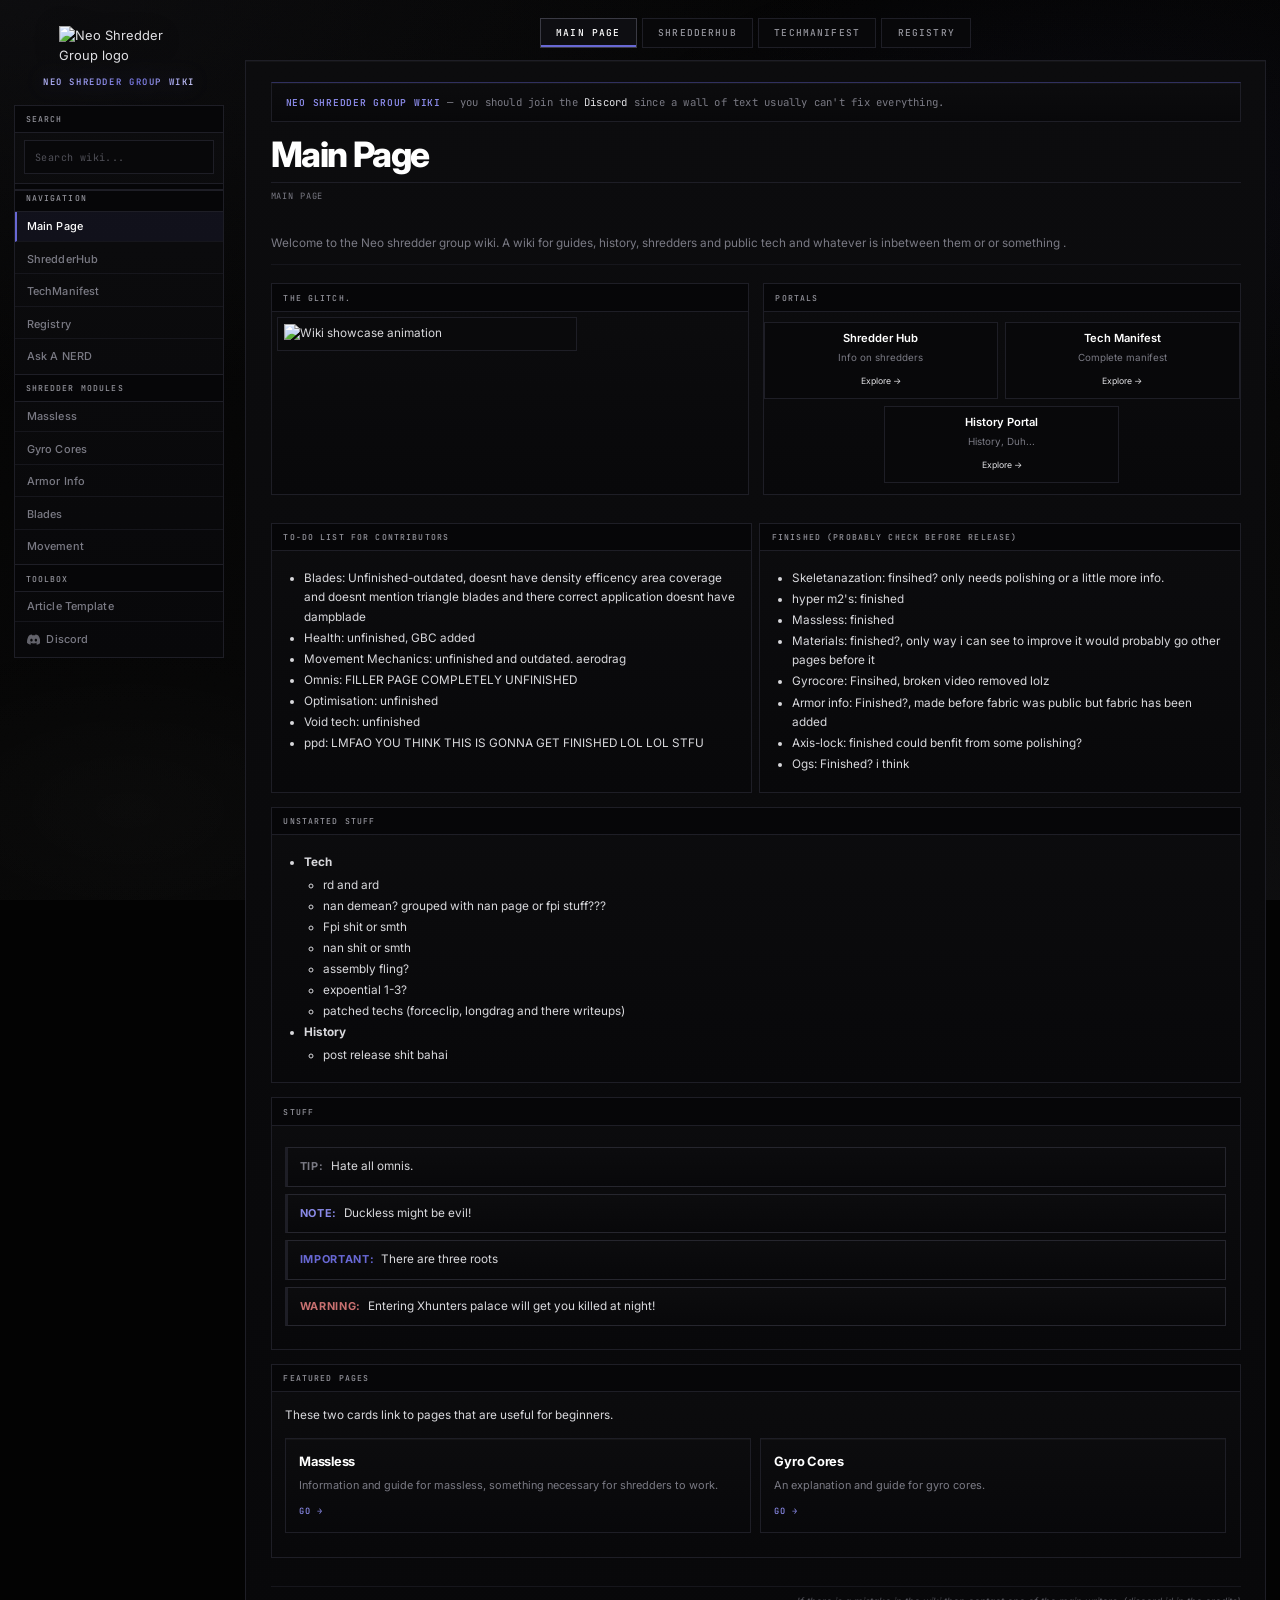
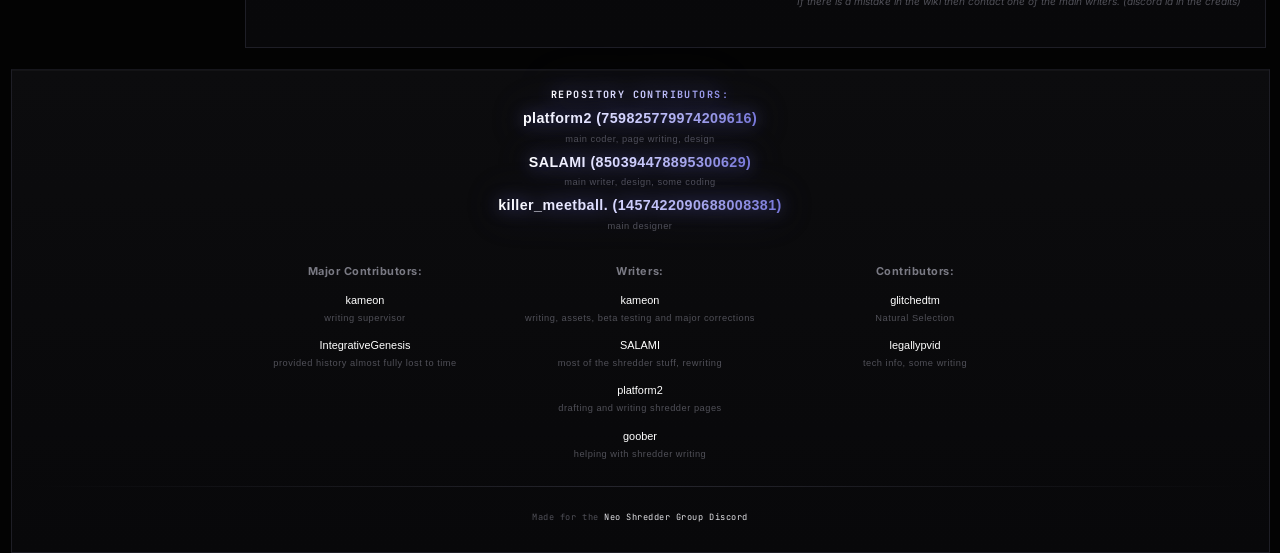
==== commit 3a58fea3: "wasd" ====
--- a/index.html
+++ b/index.html
@@ -58,11 +58,7 @@
                         <p>History, Duh...</p>
                         <a href="pages/historyportal.html">Explore →</a>
                     </div>
-                    <div class="card">
-                        <h3>History</h3>
-                        <p>An attempt at displaying all shredder related history, 2021-present.</p>
-                        <a href="pages/history/historypage.html">Explore</a>
-                    </div>
+
                 </div>
             </div>
 
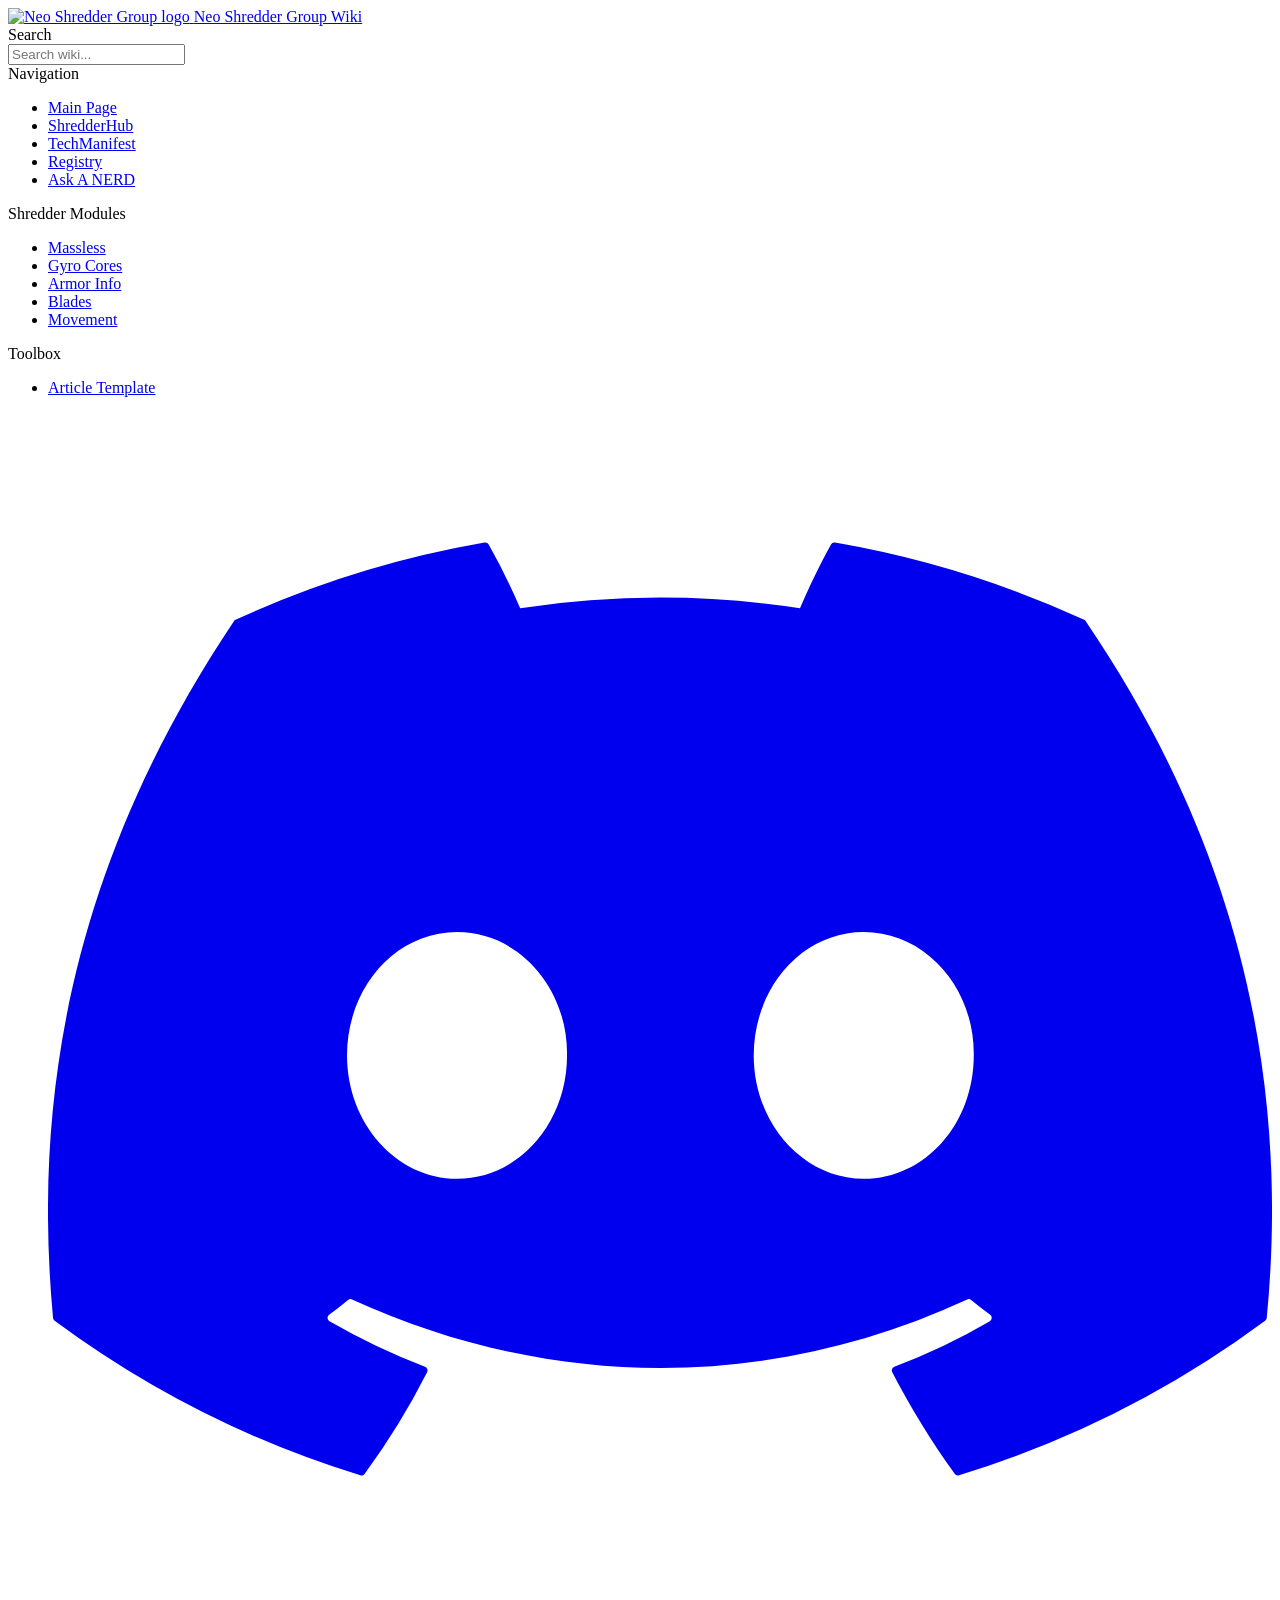
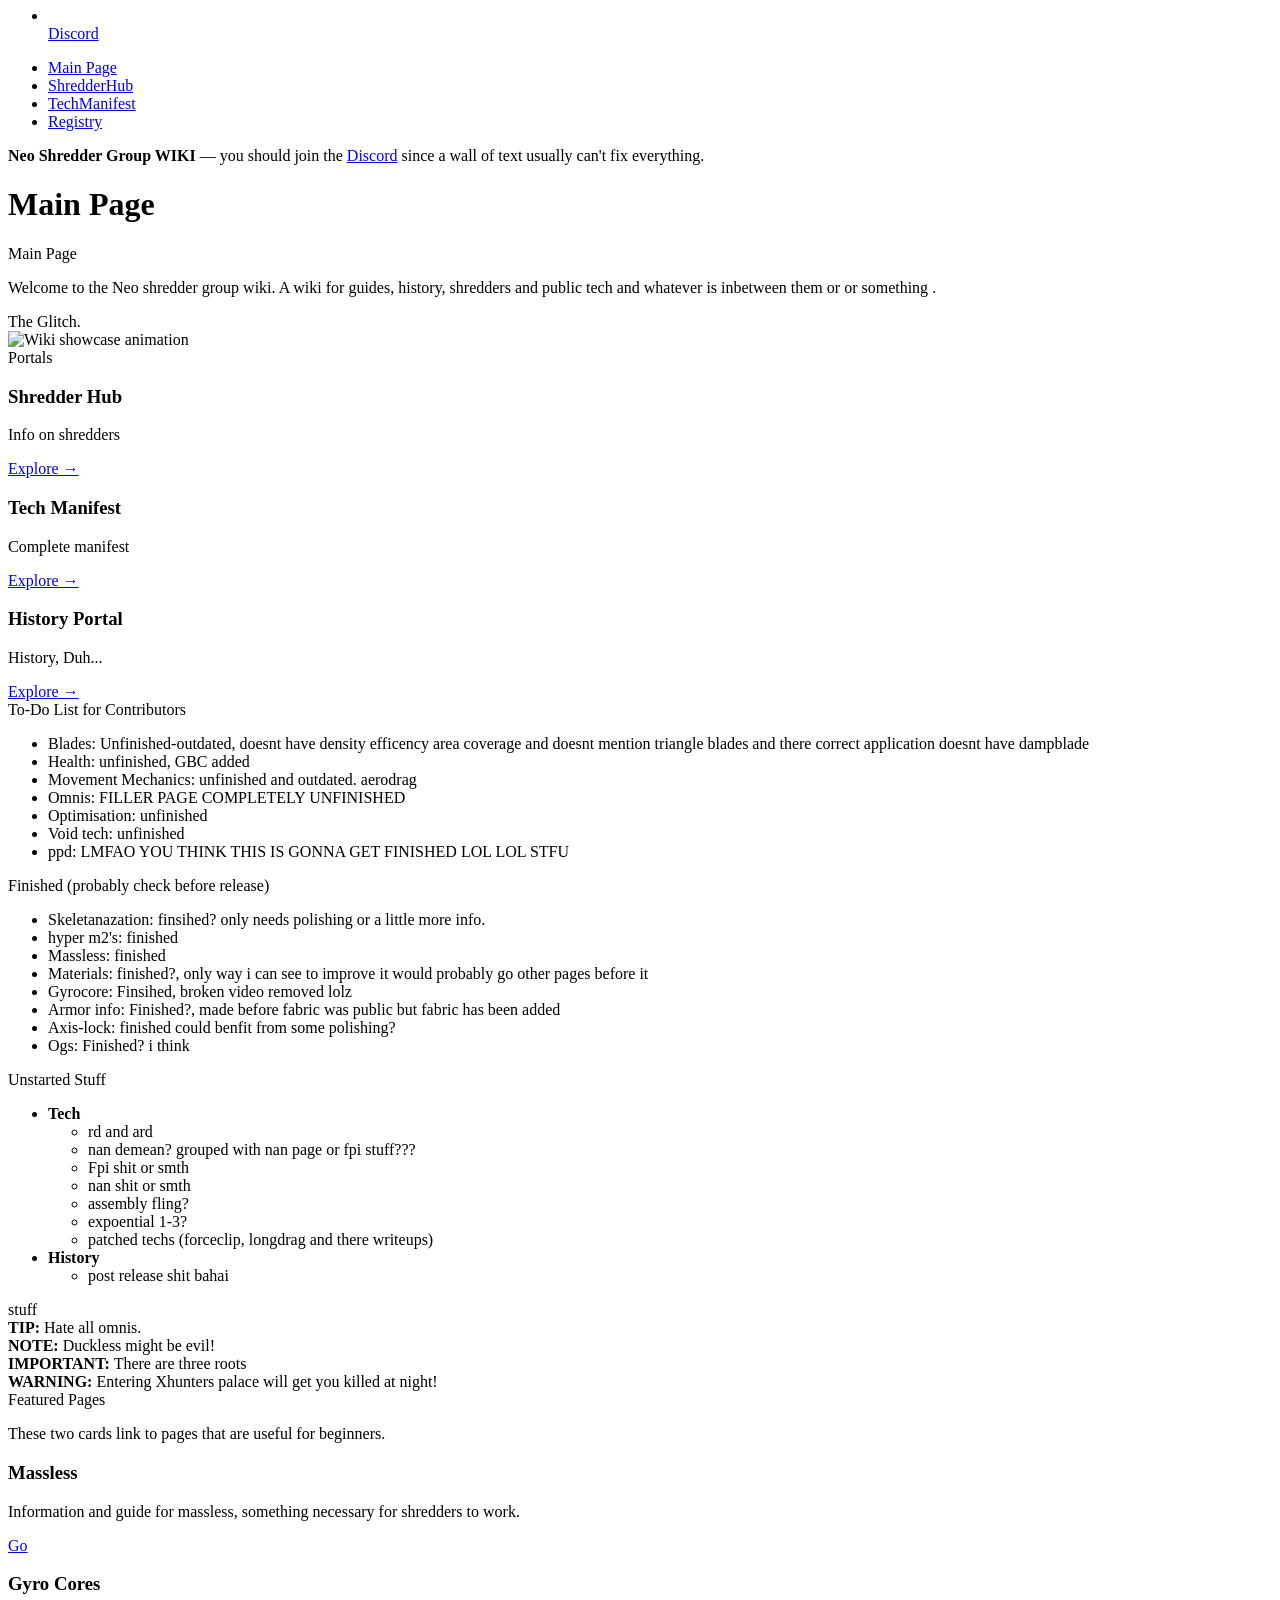
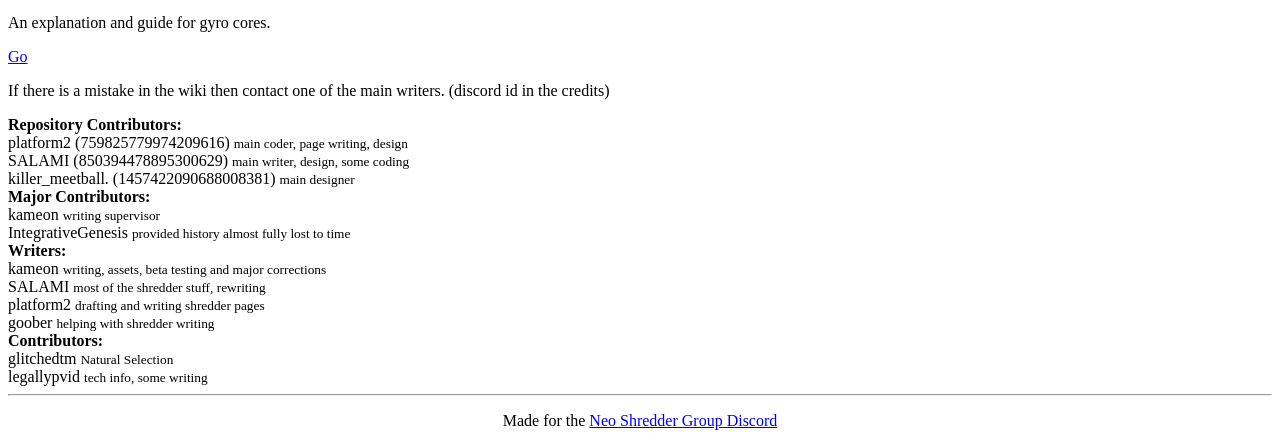
==== commit 7ccf4f41: "aaa" ====
--- a/index.html
+++ b/index.html
@@ -6,7 +6,7 @@
     <meta name="viewport" content="width=device-width, initial-scale=1.0">
     <title>Main Page | Neo Shredder Group WIKI</title>
     <meta name="description" content="tech and shredders wow.">
-    <link rel="stylesheet" href="css/style.css">
+
 </head>
 
 <body class="wiki-body wiki-body--nightsky">
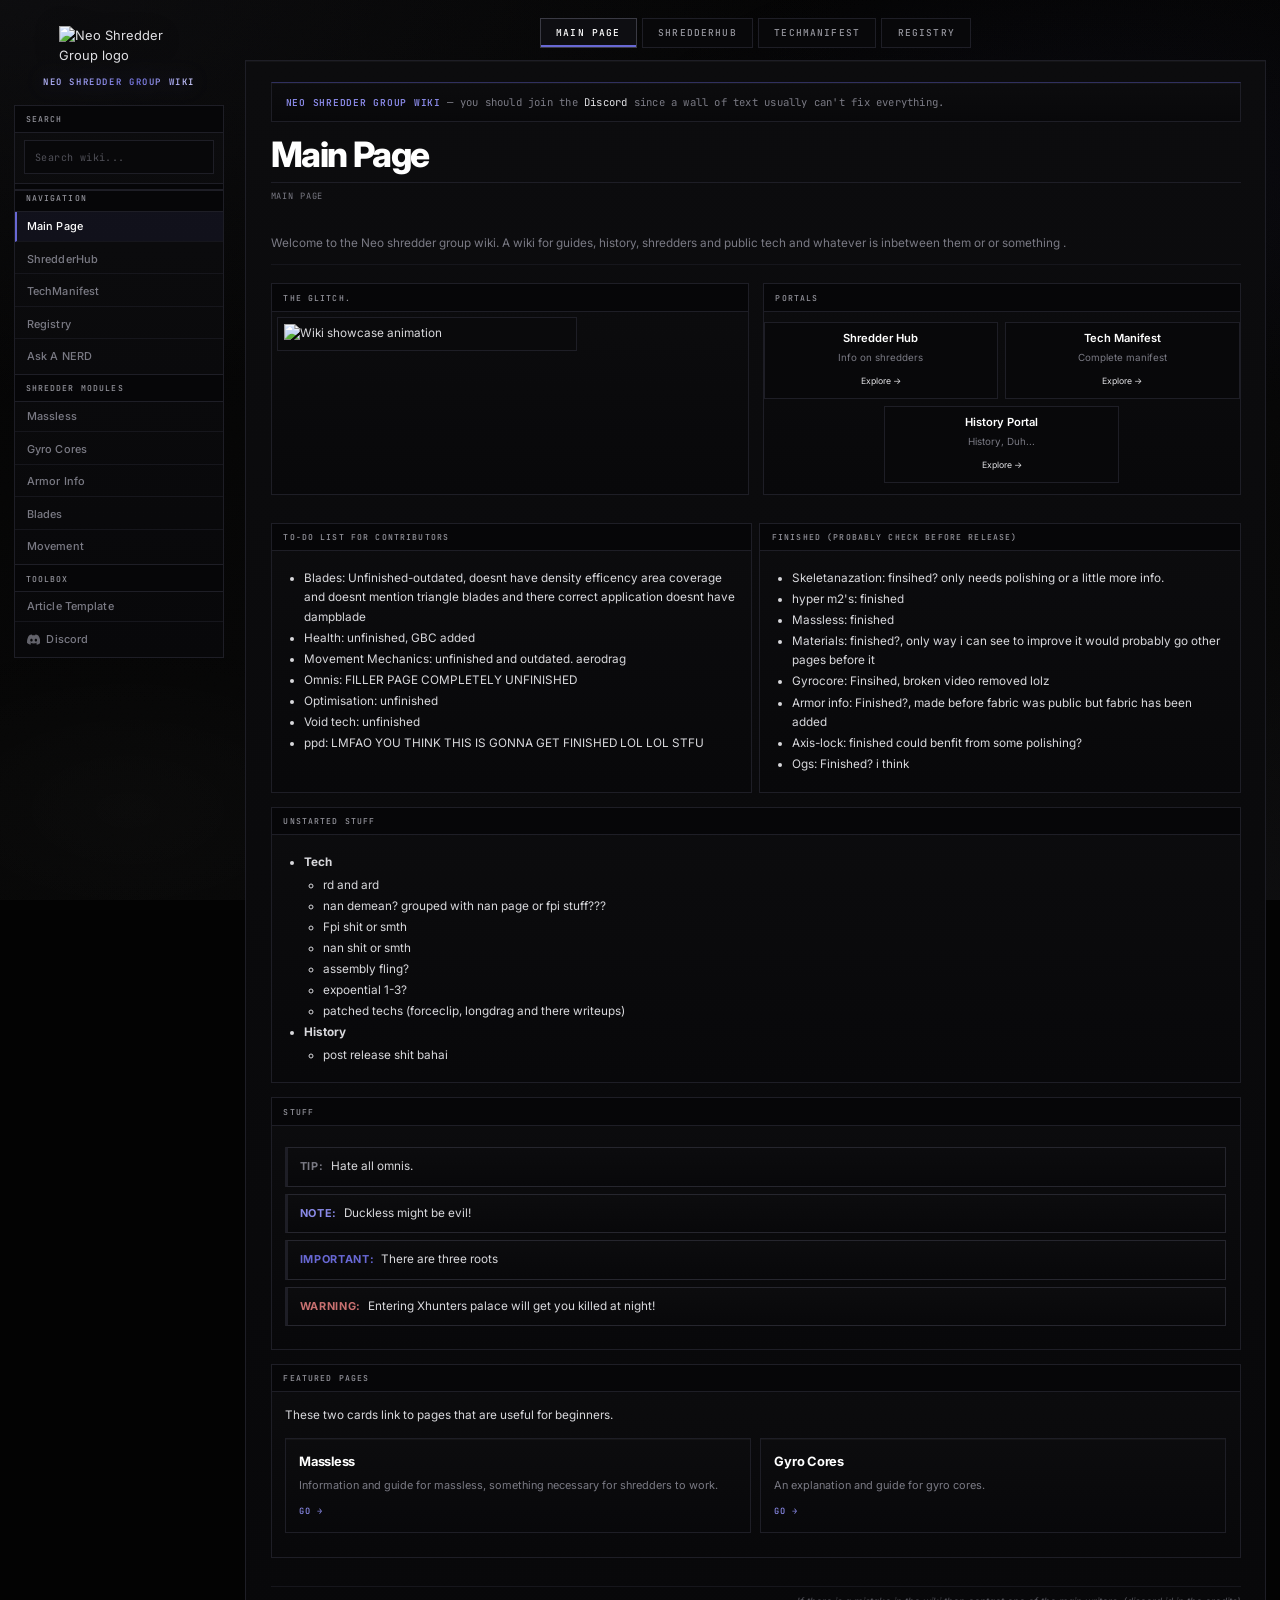
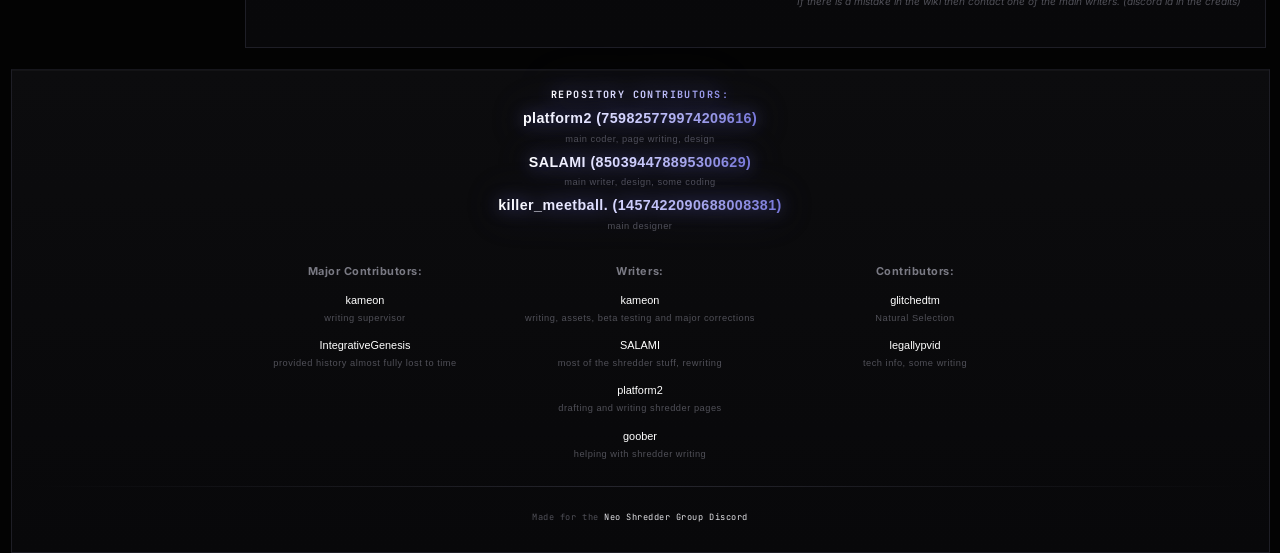
==== commit afe4d444: "cool" ====
--- a/index.html
+++ b/index.html
@@ -6,7 +6,7 @@
     <meta name="viewport" content="width=device-width, initial-scale=1.0">
     <title>Main Page | Neo Shredder Group WIKI</title>
     <meta name="description" content="tech and shredders wow.">
-
+    <link rel="stylesheet" href="css/style.css">
 </head>
 
 <body class="wiki-body wiki-body--nightsky">
--- a/css/style.css
+++ b/css/style.css
@@ -0,0 +1,3190 @@
+@import url('https://fonts.googleapis.com/css2?family=Inter:wght@400;500;600;700;800&family=JetBrains+Mono:wght@400;500&display=swap');
+
+:root {
+    --font-body: 'Inter', system-ui, -apple-system, 'Segoe UI', sans-serif;
+    --font-heading: 'Inter', system-ui, -apple-system, 'Segoe UI', sans-serif;
+    --font-ui: 'Inter', system-ui, sans-serif;
+    --font-mono: 'JetBrains Mono', 'Consolas', monospace;
+
+    /* ── Industrial / spec-sheet palette (Saturn Drums ref) ── */
+    --amber: #6868d4;
+    --amber-bright: #8a8ae8;
+    --amber-dim: rgba(104, 104, 212, 0.14);
+    --amber-subtle: rgba(104, 104, 212, 0.07);
+    --amber-border: rgba(104, 104, 212, 0.42);
+
+    --orange: var(--amber);
+    --orange-bright: var(--amber-bright);
+    --orange-dim: var(--amber-dim);
+    --orange-subtle: var(--amber-subtle);
+    --orange-border: var(--amber-border);
+    --orange-glow: rgba(104, 104, 212, 0.28);
+
+    --purple-primary: var(--amber);
+    --purple-muted: var(--amber-dim);
+    --purple-subtle: var(--amber-subtle);
+
+    --bg-body: #030303;
+    --bg-content: #08080a;
+    --bg-surface: #0a0a0c;
+    --bg-navbar: #030303;
+    --bg-footer: #030303;
+    --bg-sidebar: #08080a;
+    --bg-block-head: #060608;
+    --panel-bg: linear-gradient(180deg, #0c0c0e 0%, #08080a 100%);
+    --panel-bg-flat: #08080a;
+
+    --border-subtle: #16161c;
+    --border-light: #1e1e26;
+    --border-medium: #26262e;
+    --border-bright: #3a3a44;
+
+    --text-main: #d8d8dc;
+    --text-bright: #ffffff;
+    --text-secondary: #7a7a84;
+    --text-muted: #505058;
+    --text-spec: #94949c;
+
+    --link-color: #e0e0e4;
+    --link-hover: var(--amber-bright);
+    --link-visited: #888890;
+
+    --accent-blue: var(--amber-bright);
+    --accent-green: #7a7a84;
+    --accent-red: #c87070;
+    --accent-orange: var(--amber);
+    --accent-cyan: #7a7a84;
+    --accent-purple: var(--amber-bright);
+
+    --bg-tip: rgba(255, 255, 255, 0.02);
+    --bg-important: rgba(255, 255, 255, 0.02);
+    --bg-warning: rgba(255, 255, 255, 0.02);
+    --bg-note: rgba(255, 255, 255, 0.02);
+
+    --border-tip: var(--border-light);
+    --border-important: var(--border-light);
+    --border-warning: var(--border-light);
+    --border-note: var(--border-light);
+
+    --layout-max: 1320px;
+    --sidebar-width: 210px;
+
+    --glass-bg: #08080a;
+    --glass-bg-strong: #060608;
+    --glass-border: var(--border-light);
+    --glass-border-bright: var(--border-bright);
+    --glass-highlight: rgba(255, 255, 255, 0.03);
+    --glass-blur: 0px;
+    --radius-sm: 0;
+    --radius-md: 0;
+    --radius-lg: 0;
+    --radius-pill: 0;
+
+    --ease-out: cubic-bezier(0.25, 0.46, 0.45, 0.94);
+    --ease-smooth: cubic-bezier(0.25, 0.46, 0.45, 0.94);
+}
+
+/* Shared panel surface — matte industrial panels */
+.glass,
+.wiki-sidebar,
+.wiki-container,
+.wiki-block,
+.card,
+.wiki-site-notice,
+.search-results-box,
+footer {
+    background: var(--panel-bg);
+    border: 1px solid var(--border-light);
+    box-shadow: inset 0 1px 0 var(--glass-highlight);
+}
+
+/* ── Reset ── */
+*,
+*::before,
+*::after {
+    margin: 0;
+    padding: 0;
+    box-sizing: border-box;
+}
+
+html {
+    scroll-behavior: smooth;
+    font-size: 14px;
+}
+
+body {
+    background-color: var(--bg-body);
+    background-image:
+        radial-gradient(ellipse 120% 80% at 0% 0%, rgba(30, 30, 36, 0.35) 0%, transparent 55%),
+        radial-gradient(ellipse 80% 60% at 100% 100%, rgba(20, 20, 24, 0.4) 0%, transparent 50%),
+        linear-gradient(165deg, #030303 0%, #050505 40%, #080808 100%);
+    background-attachment: fixed;
+    color: var(--text-main);
+    font-family: var(--font-body);
+    font-size: 0.92rem;
+    line-height: 1.55;
+    -webkit-font-smoothing: antialiased;
+    display: flex;
+    flex-direction: column;
+    min-height: 100vh;
+}
+
+.wiki-body--nightsky {
+    background-color: var(--bg-body);
+    background-image:
+        radial-gradient(ellipse 120% 80% at 0% 0%, rgba(30, 30, 36, 0.35) 0%, transparent 55%),
+        radial-gradient(ellipse 80% 60% at 100% 100%, rgba(20, 20, 24, 0.4) 0%, transparent 50%),
+        linear-gradient(165deg, #030303 0%, #050505 40%, #080808 100%);
+    background-attachment: fixed;
+}
+
+::selection {
+    background: var(--amber-dim);
+    color: var(--text-bright);
+}
+
+/* ═══════════════════════════════════════════
+   IMAGEBOARD / MEDIAWIKI SHELL LAYOUT
+   ═══════════════════════════════════════════ */
+.wiki-page-wrap {
+    display: flex;
+    align-items: flex-start;
+    gap: 1rem;
+    width: 100%;
+    max-width: var(--layout-max);
+    margin: 0 auto;
+    padding: 1.25rem 1rem 1.5rem;
+    flex: 1;
+}
+
+.wiki-sidebar {
+    width: 100%;
+    border-radius: var(--radius-md);
+    font-size: 0.82rem;
+    overflow: hidden;
+}
+
+.wiki-sidebar-block {
+    border-bottom: 1px solid var(--border-light);
+}
+
+.wiki-sidebar-head,
+.wiki-block-head {
+    background: var(--bg-block-head);
+    border-bottom: 1px solid var(--border-light);
+    border-left: none;
+    padding: 0.55rem 0.85rem 0.45rem;
+    font-family: var(--font-mono);
+    font-size: 0.58rem;
+    font-weight: 500;
+    color: var(--text-spec);
+    text-transform: uppercase;
+    letter-spacing: 0.14em;
+}
+
+.wiki-sidebar-head {
+    padding: 0.55rem 0.75rem 0.45rem;
+}
+
+.wiki-sidebar ul {
+    list-style: none;
+    margin: 0;
+    padding: 0;
+}
+
+.wiki-sidebar li a {
+    display: flex;
+    align-items: center;
+    gap: 0.45rem;
+    padding: 0.5rem 0.85rem;
+    margin: 0;
+    border-bottom: 1px solid var(--border-subtle);
+    border-radius: 0;
+    color: var(--text-secondary);
+    text-decoration: none;
+    font-size: 0.78rem;
+    font-weight: 500;
+    line-height: 1.35;
+    letter-spacing: 0.01em;
+    transition: color 0.12s var(--ease-out), background 0.12s var(--ease-out);
+}
+
+.wiki-sidebar-icon {
+    width: 0.95rem;
+    height: 0.95rem;
+    flex-shrink: 0;
+    opacity: 0.8;
+}
+
+.wiki-sidebar li a:hover .wiki-sidebar-icon {
+    opacity: 1;
+}
+
+.wiki-sidebar li:last-child a {
+    margin-bottom: 0;
+    border-bottom: none;
+}
+
+.wiki-sidebar-block:last-child {
+    border-bottom: none;
+}
+
+.wiki-sidebar li a:hover {
+    background: rgba(255, 255, 255, 0.02);
+    color: var(--text-bright);
+}
+
+.wiki-sidebar li a.active {
+    background: var(--amber-subtle);
+    color: var(--text-bright);
+    border-left: 2px solid var(--amber);
+    padding-left: calc(0.85rem - 2px);
+}
+
+.wiki-content-column {
+    flex: 1;
+    min-width: 0;
+}
+
+/* Content blocks */
+.wiki-block {
+    margin-bottom: 1rem;
+    border-radius: 0;
+    overflow: hidden;
+}
+
+.wiki-block-body {
+    padding: 1rem 0.95rem 1.1rem;
+    font-size: 0.84rem;
+    line-height: 1.65;
+    color: var(--text-main);
+}
+
+.wiki-block-body p:last-child,
+.wiki-block-body ul:last-child {
+    margin-bottom: 0;
+}
+
+.wiki-block-body ul,
+.wiki-block-body ol {
+    margin: 0.25rem 0 0.4rem;
+    padding-left: 1.35rem;
+}
+
+.wiki-block-body li {
+    margin-bottom: 0.12rem;
+}
+
+.wiki-block-grid {
+    display: grid;
+    grid-template-columns: 1fr 1fr;
+    gap: 0.5rem;
+}
+
+.wiki-site-notice {
+    padding: 0.75rem 1rem;
+    margin-bottom: 1rem;
+    font-size: 0.76rem;
+    font-family: var(--font-mono);
+    color: var(--text-secondary);
+    text-align: left;
+    letter-spacing: 0.02em;
+    line-height: 1.55;
+    border-top: 1px solid var(--amber-border);
+    border-bottom: 1px solid var(--border-light);
+}
+
+.wiki-site-notice strong {
+    color: var(--amber-bright);
+    font-weight: 600;
+    text-transform: uppercase;
+    letter-spacing: 0.08em;
+    font-size: 0.68rem;
+}
+
+/* ═══════════════════════════════════════════
+   SIDEBAR COLUMN + LOGO BOX (monobook style:
+   logo sits top-left, above the sidebar)
+   ═══════════════════════════════════════════ */
+.wiki-sidebar-column {
+    width: var(--sidebar-width);
+    flex-shrink: 0;
+    margin-right: 0.5rem;
+    display: flex;
+    flex-direction: column;
+    gap: 0.5rem;
+}
+
+.wiki-logo-box {
+    display: flex;
+    flex-direction: column;
+    align-items: center;
+    justify-content: center;
+    gap: 0.45rem;
+    padding: 0.6rem 0.4rem 0.5rem;
+    text-decoration: none;
+    perspective: 900px;
+}
+
+.wiki-logo-box img {
+    width: 100%;
+    max-width: 120px;
+    height: auto;
+    display: block;
+    filter: drop-shadow(0 4px 12px rgba(0, 0, 0, 0.35));
+    transition: filter 0.2s var(--ease-out);
+    animation: wikiLogoCoinSpin 10s linear infinite;
+    transform-style: preserve-3d;
+    transform-origin: center center;
+    backface-visibility: visible;
+}
+
+.wiki-logo-box:hover img {
+    filter: drop-shadow(0 4px 16px rgba(104, 104, 212, 0.35));
+}
+
+.wiki-logo-name {
+    width: 100%;
+    max-width: 100%;
+    white-space: normal;
+    text-align: center;
+    font-family: var(--font-mono);
+    font-size: 0.64rem;
+    font-weight: 600;
+    line-height: 1.45;
+    letter-spacing: 0.18em;
+    text-transform: uppercase;
+    overflow-wrap: break-word;
+    position: relative;
+    padding: 0.35rem 0.15rem 0.25rem;
+    background: linear-gradient(105deg,
+            #ffffff 0%,
+            #d4d4ff 22%,
+            #6868d4 48%,
+            #a8a8f0 72%,
+            #ffffff 100%);
+    background-size: 220% auto;
+    -webkit-background-clip: text;
+    background-clip: text;
+    -webkit-text-fill-color: transparent;
+    color: transparent;
+    filter:
+        drop-shadow(0 0 10px rgba(104, 104, 212, 0.65)) drop-shadow(0 0 22px rgba(104, 104, 212, 0.35)) drop-shadow(0 1px 0 rgba(0, 0, 0, 0.9));
+    animation: wikiTitleShimmer 7s ease-in-out infinite;
+}
+
+@keyframes wikiTitleShimmer {
+
+    0%,
+    100% {
+        background-position: 0% center;
+    }
+
+    50% {
+        background-position: 100% center;
+    }
+}
+
+@keyframes wikiLogoCoinSpin {
+    from {
+        transform: rotateY(0deg);
+    }
+
+    to {
+        transform: rotateY(360deg);
+    }
+}
+
+@keyframes wikiLogoBob {
+
+    0%,
+    100% {
+        translate: 0 0;
+    }
+
+    50% {
+        translate: 0 -6px;
+        /* or whatever your original value was */
+    }
+}
+
+@media (prefers-reduced-motion: reduce) {
+    .wiki-logo-box img {
+        animation: none;
+    }
+
+    .wiki-logo-name {
+        animation: none;
+        background-position: 0% center;
+    }
+
+    .central-feature .member-name,
+    .wiki-title-shimmer {
+        animation: none;
+        background-position: 0% center;
+    }
+}
+
+/* ═══════════════════════════════════════════
+   CONTENT TOPBAR (MediaWiki page-tab strip,
+   fully integrated with the sidebar shell)
+   ═══════════════════════════════════════════ */
+.wiki-topbar {
+    display: flex;
+    flex-wrap: wrap;
+    justify-content: center;
+    align-items: center;
+    gap: 0.35rem;
+    padding: 0 0 0.65rem;
+    margin-bottom: 0;
+}
+
+.wiki-topbar-tabs {
+    list-style: none;
+    display: flex;
+    align-items: center;
+    justify-content: center;
+    flex-wrap: wrap;
+    gap: 0.35rem;
+    width: 100%;
+    margin: 0;
+    padding: 0;
+}
+
+.wiki-topbar-tabs>li>a {
+    display: block;
+    font-family: var(--font-mono);
+    font-size: 0.68rem;
+    font-weight: 500;
+    color: var(--text-spec);
+    text-decoration: none;
+    text-transform: uppercase;
+    letter-spacing: 0.12em;
+    padding: 0.5rem 1.1rem;
+    background: var(--panel-bg-flat);
+    border: 1px solid var(--border-light);
+    border-radius: 0;
+    box-shadow: none;
+    transition: color 0.12s var(--ease-out), background 0.12s var(--ease-out), border-color 0.12s var(--ease-out);
+}
+
+.wiki-topbar-tabs>li>a:hover {
+    color: var(--text-bright);
+    background: #0e0e12;
+    border-color: var(--border-bright);
+}
+
+.wiki-topbar-tabs>li>a.active {
+    color: var(--text-bright);
+    background: #0e0e12;
+    border-color: var(--border-bright);
+    box-shadow: inset 0 -2px 0 var(--amber);
+}
+
+/* Sidebar search block */
+.wiki-sidebar-search {
+    padding: 0.5rem 0.65rem 0.65rem;
+}
+
+/* ═══════════════════════════════════════════
+   MAIN CONTENT AREA
+   ═══════════════════════════════════════════ */
+.wiki-container {
+    width: 100%;
+    max-width: none;
+    margin: 0;
+    padding: 1.5rem 1.75rem 1.75rem;
+    border-radius: 0;
+    animation: none;
+}
+
+.wiki-page-title {
+    font-size: clamp(1.75rem, 3.5vw, 2.5rem);
+    font-weight: 800;
+    color: var(--text-bright);
+    border-bottom: 1px solid var(--border-light);
+    padding-bottom: 0.65rem;
+    margin: 0 0 0.5rem;
+    line-height: 1.05;
+    letter-spacing: -0.04em;
+    text-shadow: none;
+}
+
+.wiki-lead {
+    font-size: 0.84rem;
+    color: var(--text-secondary);
+    margin-bottom: 1.25rem;
+    padding: 0.85rem 0;
+    line-height: 1.7;
+    border-radius: 0;
+    border-bottom: 1px solid var(--border-subtle);
+    text-align: justify;
+}
+
+/* ═══════════════════════════════════════════
+   TYPOGRAPHY
+   ═══════════════════════════════════════════ */
+h1,
+h2,
+h3,
+h4,
+h5,
+h6 {
+    font-family: var(--font-heading);
+    color: var(--text-bright);
+    font-weight: 600;
+    margin-bottom: 0.6rem;
+    line-height: 1.35;
+}
+
+h1 {
+    font-size: clamp(1.5rem, 2.5vw, 2rem);
+    font-weight: 800;
+    border-bottom: 1px solid var(--border-light);
+    padding-bottom: 0.35rem;
+    margin-bottom: 0.65rem;
+    letter-spacing: -0.03em;
+    color: var(--text-bright);
+    background: none;
+    -webkit-text-fill-color: unset;
+}
+
+h2 {
+    font-size: clamp(1rem, 1.8vw, 1.25rem);
+    border-bottom: none;
+    padding-bottom: 0;
+    margin-top: 1.5rem;
+    margin-bottom: 0.55rem;
+    color: var(--text-bright);
+    font-weight: 700;
+    letter-spacing: -0.02em;
+    line-height: 1.15;
+}
+
+h3 {
+    font-size: 0.92rem;
+    margin-top: 0.65rem;
+    margin-bottom: 0.25rem;
+    color: var(--text-bright);
+}
+
+h4 {
+    font-size: 0.88rem;
+    margin-top: 0.5rem;
+    color: var(--text-muted);
+    font-style: normal;
+}
+
+p {
+    margin-bottom: 0.9rem;
+}
+
+a {
+    color: var(--link-color);
+    text-decoration: none;
+    transition: color 0.12s var(--ease-out);
+}
+
+a:hover {
+    color: var(--link-hover);
+    text-decoration: underline;
+}
+
+a:visited {
+    color: var(--link-visited);
+}
+
+hr {
+    border: none;
+    height: 1px;
+    background: linear-gradient(90deg, transparent, var(--border-medium), transparent);
+    margin: 1.75rem 0;
+}
+
+ul,
+ol {
+    margin-bottom: 0.9rem;
+    padding-left: 1.5rem;
+}
+
+li {
+    margin-bottom: 0.2rem;
+}
+
+code {
+    font-family: var(--font-mono);
+    background-color: var(--bg-surface);
+    border: 1px solid var(--border-light);
+    padding: 0.15em 0.4em;
+    border-radius: 0;
+    font-size: 0.9em;
+    color: var(--text-secondary);
+}
+
+pre {
+    background-color: var(--bg-surface);
+    border: 1px solid var(--border-light);
+    border-radius: 0;
+    padding: 1rem;
+    overflow-x: auto;
+    margin-bottom: 1rem;
+    font-size: 0.9rem;
+    line-height: 1.5;
+}
+
+pre code {
+    background: none;
+    border: none;
+    padding: 0;
+    color: var(--text-main);
+}
+
+blockquote {
+    border-left: 3px solid var(--border-medium);
+    padding: 0.5rem 1rem;
+    margin: 1rem 0;
+    color: var(--text-secondary);
+    background-color: rgba(24, 26, 27, 0.02);
+    font-style: italic;
+}
+
+/* ═══════════════════════════════════════════
+   CARDS
+   ═══════════════════════════════════════════ */
+.card-grid {
+    display: grid;
+    grid-template-columns: repeat(auto-fit, minmax(240px, 1fr));
+    gap: 0.65rem;
+    margin: 0.65rem 0;
+}
+
+.card {
+    padding: 1rem 0.95rem;
+    border-radius: 0;
+    transition: border-color 0.12s var(--ease-out), background 0.12s var(--ease-out);
+    display: flex;
+    flex-direction: column;
+}
+
+.card:hover {
+    border-color: var(--amber-border);
+    background: linear-gradient(180deg, #0e0e12 0%, #08080a 100%);
+    box-shadow: inset 0 1px 0 rgba(104, 104, 212, 0.1);
+    transform: none;
+}
+
+.card h3 {
+    font-size: 0.92rem;
+    color: var(--text-bright);
+    font-weight: 700;
+    margin-top: 0;
+    margin-bottom: 0.45rem;
+    border-bottom: none;
+    letter-spacing: -0.02em;
+}
+
+.card p {
+    font-size: 0.78rem;
+    color: var(--text-secondary);
+    margin-bottom: 0.65rem;
+    line-height: 1.6;
+}
+
+.card a {
+    font-family: var(--font-mono);
+    font-size: 0.62rem;
+    font-weight: 500;
+    color: var(--amber-bright);
+    text-transform: uppercase;
+    letter-spacing: 0.12em;
+    margin-top: auto;
+    text-decoration: none;
+}
+
+.card a::after {
+    content: " →";
+}
+
+.card a:hover {
+    color: var(--link-hover);
+    letter-spacing: 0;
+}
+
+/* ═══════════════════════════════════════════
+   CALLOUTS / ADMONITIONS
+   ═══════════════════════════════════════════ */
+.callout {
+    padding: 0.65rem 0.85rem;
+    margin: 0.5rem 0;
+    border-radius: var(--radius-sm);
+    border: 1px solid var(--border-medium);
+    border-left-width: 3px;
+    font-size: 0.84rem;
+    position: relative;
+    background: var(--panel-bg);
+    box-shadow: none;
+}
+
+.callout strong {
+    font-family: var(--font-ui);
+    font-size: 0.78rem;
+    text-transform: uppercase;
+    letter-spacing: 0.06em;
+    margin-right: 0.3rem;
+}
+
+.callout-tip {
+    background-color: var(--bg-tip);
+    border-left-color: var(--border-tip);
+}
+
+.callout-tip strong {
+    color: var(--accent-green);
+}
+
+.callout-important {
+    background-color: var(--bg-important);
+    border-left-color: var(--border-important);
+}
+
+.callout-important strong {
+    color: var(--accent-orange);
+}
+
+.callout-warning {
+    background-color: var(--bg-warning);
+    border-left-color: var(--border-warning);
+}
+
+.callout-warning strong {
+    color: var(--accent-red);
+}
+
+.callout-note {
+    background-color: var(--bg-note);
+    border-left-color: var(--border-note);
+}
+
+.callout-note strong {
+    color: var(--accent-blue);
+}
+
+/* ═══════════════════════════════════════════
+   TABLE OF CONTENTS — polished wiki style
+   ═══════════════════════════════════════════ */
+.toc-box {
+    background-color: transparent;
+    border: none;
+    border-top: 1px solid var(--border-light);
+    border-bottom: 1px solid var(--border-light);
+    border-radius: 0;
+    padding: 0;
+    display: inline-block;
+    min-width: 220px;
+    max-width: 420px;
+    margin: 0.75rem 0 1.5rem 0;
+    overflow: hidden;
+}
+
+.toc-title {
+    font-family: var(--font-mono);
+    font-weight: 500;
+    font-size: 0.58rem;
+    color: var(--text-spec);
+    text-align: left;
+    text-transform: uppercase;
+    letter-spacing: 0.14em;
+    padding: 0.55rem 0.5rem 0.45rem;
+    margin-bottom: 0;
+    background: var(--bg-block-head);
+    border-bottom: 1px solid var(--border-light);
+}
+
+.toc-box>ul {
+    padding: 0.6rem 1rem 0.75rem 1rem;
+    margin: 0;
+}
+
+.toc-box ul {
+    list-style: none;
+    padding: 0;
+    margin: 0;
+    counter-reset: toc-counter;
+}
+
+.toc-box>ul>li {
+    counter-increment: toc-counter;
+}
+
+.toc-box li {
+    margin: 0.15rem 1rem;
+    font-size: 0.85rem;
+    line-height: 1.5;
+}
+
+.toc-box a {
+    color: var(--link-color);
+    text-decoration: none;
+    display: inline-block;
+    padding: 0.1rem 0;
+    transition: color 0.12s var(--ease-out);
+}
+
+.toc-box a:hover {
+    color: var(--link-hover);
+    text-decoration: underline;
+}
+
+/* ── Tree-line connectors for nested items ── */
+.toc-box ul ul {
+    padding-left: 0;
+    margin-top: 0.1rem;
+    margin-left: 0.45rem;
+    list-style: none;
+    border-left: none;
+}
+
+.toc-box>ul>li {
+    position: relative;
+}
+
+/* Parent li that contains a nested ul gets a vertical line */
+.toc-box li:has(> ul) {
+    position: relative;
+}
+
+.toc-box ul ul li {
+    font-size: 0.82rem;
+    margin: 0.1rem 0;
+    padding-left: 1.4rem;
+    position: relative;
+}
+
+/* Vertical trunk line running alongside nested items */
+.toc-box ul ul li::before {
+    content: "├";
+    position: absolute;
+    left: 0.15rem;
+    top: 0;
+    font-family: var(--font-body);
+    font-size: 0.85rem;
+    line-height: 1.5;
+    color: var(--border-bright);
+    user-select: none;
+}
+
+/* Last nested item gets the └ (╰) connector */
+.toc-box ul ul li:last-child::before {
+    content: "╰";
+}
+
+/* Vertical line connecting items — runs through parent li */
+.toc-box ul ul li::after {
+    content: "";
+    position: absolute;
+    left: calc(0.15rem + 0.35em);
+    top: 0;
+    bottom: 0;
+    width: 0;
+    border-left: 1px solid var(--border-light);
+}
+
+/* Hide the continuation line on the last item */
+.toc-box ul ul li:last-child::after {
+    display: none;
+}
+
+/* ═══════════════════════════════════════════
+   WIKI THUMBNAIL IMAGES
+   ═══════════════════════════════════════════ */
+.wiki-thumb {
+    margin-bottom: 1rem;
+    max-width: 300px;
+    width: 100%;
+}
+
+.thumb-right {
+    float: right;
+    margin-left: 1.5rem;
+}
+
+.thumb-left {
+    float: left;
+    margin-right: 1.5rem;
+}
+
+.thumb-inner {
+    background-color: var(--bg-surface);
+    border: 1px solid var(--border-light);
+    padding: 6px;
+    border-radius: 0;
+    box-shadow: none;
+}
+
+.wiki-thumb img {
+    display: block;
+    width: 100%;
+    height: auto;
+    border-radius: 0;
+}
+
+.thumb-caption {
+    padding: 5px 4px 2px;
+    font-size: 0.75rem;
+    line-height: 1.4;
+    color: var(--text-muted);
+    font-style: italic;
+}
+
+/* ═══════════════════════════════════════════
+   WIKI VIDEO EMBEDS (lazy-loaded)
+   ═══════════════════════════════════════════ */
+.wiki-video {
+    margin: 1.25rem 0;
+    width: 100%;
+}
+
+.wiki-video .thumb-inner {
+    background-color: var(--bg-surface);
+    border: 1px solid var(--border-light);
+    padding: 6px;
+    border-radius: 0;
+    box-shadow: none;
+}
+
+.wiki-video video,
+.wiki-video .lazy-video {
+    display: block;
+    width: 100%;
+    height: auto;
+    border-radius: 0;
+    background-color: #000;
+}
+
+/* ═══════════════════════════════════════════
+   TABLES
+   ═══════════════════════════════════════════ */
+.wiki-table {
+    width: 100%;
+    border-collapse: collapse;
+    margin: 1.25rem 0;
+    font-size: 0.8rem;
+    font-family: var(--font-mono);
+    background-color: transparent;
+    border: none;
+    border-top: 1px solid var(--border-light);
+    border-bottom: 1px solid var(--border-light);
+}
+
+.wiki-table th {
+    background-color: transparent;
+    color: var(--text-spec);
+    font-family: var(--font-mono);
+    font-weight: 500;
+    font-size: 0.62rem;
+    text-align: left;
+    text-transform: uppercase;
+    letter-spacing: 0.12em;
+    padding: 0.65rem 0.5rem;
+    border: none;
+    border-bottom: 1px solid var(--border-medium);
+}
+
+.wiki-table td {
+    padding: 0.55rem 0.5rem;
+    border: none;
+    border-bottom: 1px solid var(--border-subtle);
+    color: var(--text-main);
+    vertical-align: middle;
+}
+
+.wiki-table tr:last-child td {
+    border-bottom: none;
+}
+
+.wiki-table tr:hover {
+    background-color: rgba(255, 255, 255, 0.015);
+}
+
+.table-responsive {
+    width: 100%;
+    overflow-x: auto;
+    -webkit-overflow-scrolling: touch;
+}
+
+/* ═══════════════════════════════════════════
+   FOOTER
+   ═══════════════════════════════════════════ */
+footer {
+    text-align: center;
+    padding: 1.1rem 1.5rem;
+    margin-top: auto;
+    border-top: 1px solid var(--border-subtle);
+    color: var(--text-muted);
+    font-family: var(--font-mono);
+    font-size: 0.62rem;
+    letter-spacing: 0.06em;
+    position: relative;
+    z-index: 10;
+    border-radius: 0;
+    margin-left: 0.75rem;
+    margin-right: 0.75rem;
+}
+
+footer a {
+    color: var(--link-color);
+}
+
+footer strong {
+    font-family: var(--font-ui);
+    color: var(--text-secondary);
+}
+
+.credits-container {
+    display: flex;
+    flex-wrap: wrap;
+    justify-content: center;
+    gap: 1.5rem;
+    margin-bottom: 0.6rem;
+}
+
+.credit-category {
+    font-size: 0.78rem;
+}
+
+/* ═══════════════════════════════════════════
+   SEARCH
+   ═══════════════════════════════════════════ */
+.search-container {
+    position: relative;
+    display: flex;
+    align-items: center;
+    width: 100%;
+}
+
+#wiki-search {
+    font-family: var(--font-mono);
+    font-size: 0.72rem;
+    width: 100%;
+    height: 34px;
+    padding: 0 0.7rem;
+    border-radius: 0;
+    border: 1px solid var(--border-light);
+    background: var(--panel-bg-flat);
+    color: var(--text-main);
+    letter-spacing: 0.04em;
+    transition: border-color 0.12s var(--ease-out), box-shadow 0.12s var(--ease-out);
+}
+
+#wiki-search:focus {
+    border-color: var(--amber);
+    outline: none;
+    box-shadow: inset 0 0 0 1px var(--amber-dim);
+}
+
+#wiki-search::placeholder {
+    color: var(--text-muted);
+}
+
+.search-results-box {
+    position: absolute;
+    top: calc(100% + 6px);
+    left: 0;
+    right: 0;
+    z-index: 1000;
+    border-radius: var(--radius-md);
+    max-height: 280px;
+    overflow-y: auto;
+}
+
+.search-item:hover {
+    background: rgba(255, 255, 255, 0.04);
+}
+
+.search-item {
+    display: block;
+    padding: 8px 12px;
+    text-decoration: none;
+    color: var(--text-main);
+    border-bottom: 1px solid var(--border-light);
+    transition: background-color 0.1s var(--ease-out);
+}
+
+.search-item:last-child {
+    border-bottom: none;
+}
+
+.search-item strong {
+    display: block;
+    font-family: var(--font-ui);
+    font-size: 0.82rem;
+    color: var(--link-color);
+}
+
+.search-item span {
+    display: block;
+    font-size: 0.72rem;
+    color: var(--text-muted);
+}
+
+.search-item .wiki-categories {
+    margin-top: 6px;
+    display: flex;
+    gap: 4px;
+    align-items: center;
+    flex-wrap: wrap;
+    pointer-events: none;
+}
+
+/* ═══════════════════════════════════════════
+   INFOBOX SIDEBAR
+   ═══════════════════════════════════════════ */
+.infobox {
+    float: right;
+    width: 265px;
+    margin: 0 0 1.25rem 1.5rem;
+    background-color: var(--bg-surface);
+    border: 1px solid var(--border-medium);
+    border-radius: 0;
+    font-size: 0.85rem;
+    overflow: hidden;
+}
+
+.infobox-title {
+    background: var(--bg-block-head);
+    color: var(--text-bright);
+    text-align: center;
+    font-family: var(--font-mono);
+    font-weight: 500;
+    font-size: 0.62rem;
+    padding: 0.55rem 0.75rem;
+    border-bottom: 1px solid var(--border-light);
+    text-transform: uppercase;
+    letter-spacing: 0.14em;
+}
+
+.infobox-image {
+    padding: 5px;
+    text-align: center;
+    background-color: var(--bg-content);
+}
+
+.infobox-image img {
+    width: 100%;
+    height: auto;
+    display: block;
+    border-radius: 0;
+}
+
+.infobox-image-caption {
+    padding-top: 3px;
+    font-size: 0.7rem;
+    color: var(--text-muted);
+    font-style: italic;
+}
+
+.infobox table {
+    width: 100%;
+    border-collapse: collapse;
+}
+
+.infobox th,
+.infobox td {
+    padding: 5px 10px;
+    border-top: 1px solid var(--border-light);
+    vertical-align: top;
+    text-align: left;
+    color: var(--text-main);
+    font-size: 0.8rem;
+}
+
+.infobox th {
+    width: 45%;
+    font-family: var(--font-mono);
+    font-weight: 500;
+    font-size: 0.62rem;
+    background-color: transparent;
+    color: var(--text-spec);
+    text-transform: uppercase;
+    letter-spacing: 0.1em;
+}
+
+.infobox tr:hover {
+    background-color: rgba(255, 255, 255, 0.02);
+}
+
+/* ── Status badges ── */
+.status-badge {
+    display: inline-block;
+    padding: 1px 7px;
+    border-radius: 0;
+    font-family: var(--font-ui);
+    font-size: 0.7rem;
+    font-weight: 600;
+    text-transform: uppercase;
+    letter-spacing: 0.04em;
+}
+
+.status-active,
+.status-patched,
+.status-countered {
+    background-color: rgba(255, 255, 255, 0.06);
+    color: var(--text-secondary);
+    border: 1px solid var(--border-medium);
+}
+
+.status-high,
+.status-medium,
+.status-low {
+    background: #1a1a1a;
+    color: var(--text-secondary);
+    border: 1px solid var(--border-medium);
+}
+
+/* ═══════════════════════════════════════════
+   SECTION / ARTICLE CLEAR
+   ═══════════════════════════════════════════ */
+section,
+article {
+    clear: both;
+    overflow: hidden;
+}
+
+/* ═══════════════════════════════════════════════════════════════
+   INSERTABLE WIKI COMPONENTS
+   Drop these class names into your HTML for instant wiki styling.
+   ═══════════════════════════════════════════════════════════════ */
+
+/* ── Hatnote ──
+   Small italic note at the top of an article.
+   Usage: <div class="wiki-hatnote">This article is about X. For Y, see <a>Z</a>.</div>
+*/
+.wiki-hatnote {
+    font-size: 0.85rem;
+    font-style: italic;
+    color: var(--text-muted);
+    margin-bottom: 1rem;
+    padding-left: 0.5rem;
+    border-left: 2px solid var(--border-light);
+}
+
+/* ── Stub / WIP marker ──
+   Usage: <div class="wiki-stub">This article is a stub. You can help by expanding it.</div>
+*/
+.wiki-stub {
+    background-color: var(--bg-surface);
+    border: 1px dashed var(--border-bright);
+    border-radius: 0;
+    padding: 0.6rem 1rem;
+    margin: 1.25rem 0;
+    font-size: 0.82rem;
+    color: var(--text-muted);
+    text-align: center;
+    font-style: italic;
+}
+
+.wiki-stub::before {
+    content: "STUB PAGE";
+    display: block;
+    font-weight: bold;
+    letter-spacing: 0.08em;
+    margin-bottom: 0.25rem;
+}
+
+/* ── Blockquote with attribution ──
+   Usage:
+   <figure class="wiki-quote">
+       <blockquote>Quote text here.</blockquote>
+       <figcaption>— Author, <cite>Source</cite></figcaption>
+   </figure>
+*/
+.wiki-quote {
+    margin: 1.25rem 0;
+    padding: 0;
+}
+
+.wiki-quote blockquote {
+    border-left: 3px solid var(--border-bright);
+    background-color: rgba(255, 255, 255, 0.02);
+    padding: 0.75rem 1.1rem;
+    margin: 0;
+    font-style: italic;
+    color: var(--text-main);
+    font-size: 0.95rem;
+    border-radius: 0;
+}
+
+.wiki-quote figcaption {
+    font-size: 0.78rem;
+    color: var(--text-muted);
+    margin-top: 0.35rem;
+    padding-left: 1.1rem;
+}
+
+/* ── Image gallery grid ──
+   Usage:
+   <div class="wiki-gallery">
+       <figure><img src="..."><figcaption>Caption</figcaption></figure>
+       <figure><img src="..."><figcaption>Caption</figcaption></figure>
+   </div>
+*/
+.wiki-gallery {
+    display: grid;
+    grid-template-columns: repeat(auto-fill, minmax(180px, 1fr));
+    gap: 0.75rem;
+    margin: 1.25rem 0;
+}
+
+.wiki-gallery figure {
+    background-color: var(--bg-surface);
+    border: 1px solid var(--border-light);
+    border-radius: 0;
+    padding: 4px;
+    margin: 0;
+    transition: border-color 0.15s var(--ease-out);
+}
+
+.wiki-gallery figure:hover {
+    border-color: var(--border-bright);
+}
+
+.wiki-gallery img {
+    width: 100%;
+    height: auto;
+    display: block;
+    border-radius: 0;
+}
+
+.wiki-gallery figcaption {
+    font-size: 0.72rem;
+    color: var(--text-muted);
+    padding: 4px 4px 2px;
+    font-style: italic;
+    text-align: center;
+}
+
+/* ── Definition list ──
+   Usage:
+   <dl class="wiki-dl">
+       <dt>Term</dt>
+       <dd>Definition</dd>
+   </dl>
+*/
+.wiki-dl {
+    margin: 1rem 0;
+}
+
+.wiki-dl dt {
+    font-family: var(--font-heading);
+    font-weight: 600;
+    font-size: 0.9rem;
+    color: var(--text-bright);
+    margin-top: 0.75rem;
+    margin-bottom: 0.15rem;
+}
+
+.wiki-dl dt::after {
+    content: "";
+    display: block;
+    width: 40px;
+    height: 1px;
+    background: var(--border-medium);
+    margin-top: 2px;
+}
+
+.wiki-dl dd {
+    margin-left: 1rem;
+    padding-left: 0.75rem;
+    border-left: 2px solid var(--border-light);
+    color: var(--text-secondary);
+    font-size: 0.9rem;
+    margin-bottom: 0.5rem;
+}
+
+/* ── Category tags ──
+   Usage:
+   <div class="wiki-categories">
+       <span class="wiki-cat">Shredders</span>
+       <span class="wiki-cat">PvP</span>
+   </div>
+*/
+
+.wiki-categories::before {
+    content: "Categories:";
+    font-family: var(--font-ui);
+    font-size: 0.72rem;
+    font-weight: 600;
+    color: var(--text-muted);
+    text-transform: uppercase;
+    letter-spacing: 0.05em;
+    margin-right: 0.3rem;
+}
+
+.wiki-cat {
+    font-family: var(--font-ui);
+    font-size: 0.72rem;
+    padding: 3px 10px;
+    border-radius: 0;
+    background-color: rgba(255, 255, 255, 0.04);
+    border: 1px solid var(--border-light);
+    color: var(--link-color);
+    cursor: default;
+    transition: background-color 0.2s var(--ease-smooth), border-color 0.2s var(--ease-smooth);
+}
+
+.wiki-cat:hover {
+    background-color: var(--purple-subtle);
+    border-color: var(--border-medium);
+    box-shadow: none;
+}
+
+/* ── Breadcrumbs ──
+   Usage:
+   <nav class="wiki-breadcrumb">
+       <a href="/">Home</a> <a href="/pages/shredderhub.html">ShredderHub</a> <span>Armor Info</span>
+   </nav>
+*/
+.wiki-container::before {
+    display: none;
+}
+
+.wiki-container::after {
+    content: "";
+    display: table;
+    clear: both;
+}
+
+.wiki-breadcrumb {
+    font-family: var(--font-mono);
+    font-size: 0.62rem;
+    color: var(--text-muted);
+    margin-bottom: 1.25rem;
+    display: flex;
+    flex-wrap: wrap;
+    align-items: center;
+    text-transform: uppercase;
+    letter-spacing: 0.1em;
+}
+
+.wiki-breadcrumb a {
+    color: var(--text-muted);
+    text-decoration: none;
+}
+
+.wiki-breadcrumb a:hover {
+    color: var(--amber-bright);
+    text-decoration: none;
+}
+
+.wiki-breadcrumb a::after {
+    content: "/";
+    color: var(--border-bright);
+    margin: 0 0.3rem;
+}
+
+.wiki-breadcrumb span {
+    color: var(--text-secondary);
+}
+
+/* ── "See also" / related articles box ──
+   Usage:
+   <div class="wiki-see-also">
+       <strong>See also</strong>
+       <ul><li><a href="...">Article</a></li></ul>
+   </div>
+*/
+.wiki-see-also {
+    background-color: var(--bg-surface);
+    border: 1px solid var(--border-light);
+    border-radius: 0;
+    padding: 0.75rem 1rem;
+    margin: 1.25rem 0;
+}
+
+.wiki-see-also strong {
+    font-family: var(--font-heading);
+    font-size: 0.82rem;
+    color: var(--text-secondary);
+    text-transform: uppercase;
+    letter-spacing: 0.04em;
+    display: block;
+    margin-bottom: 0.4rem;
+}
+
+.wiki-see-also ul {
+    margin: 0;
+    padding-left: 1.25rem;
+}
+
+.wiki-see-also li {
+    font-size: 0.85rem;
+    margin-bottom: 0.15rem;
+}
+
+/* ── Keyboard shortcut / key badge ──
+   Usage: Press <kbd class="wiki-key">E</kbd> to activate.
+*/
+.wiki-key {
+    display: inline-block;
+    font-family: var(--font-body);
+    font-size: 0.78rem;
+    padding: 1px 6px;
+    border-radius: 0;
+    background-color: var(--bg-surface);
+    border: 1px solid var(--border-medium);
+    border-bottom-width: 2px;
+    color: var(--text-bright);
+    box-shadow: 0 1px 0 var(--border-light);
+}
+
+/* ── Inline stat indicator ──
+   Usage: <span class="wiki-stat wiki-stat-high">High</span>
+*/
+.wiki-stat {
+    font-family: var(--font-ui);
+    font-size: 0.75rem;
+    font-weight: 600;
+    padding: 1px 6px;
+    border-radius: 0;
+    text-transform: uppercase;
+    letter-spacing: 0.03em;
+}
+
+.wiki-stat-high,
+.wiki-stat-medium,
+.wiki-stat-low {
+    color: var(--text-secondary);
+    background-color: rgba(255, 255, 255, 0.05);
+}
+
+/* ── Article last-edited line ──
+   Usage: <div class="wiki-last-edited">Last edited on 19 May 2026 by platform2</div>
+*/
+.wiki-last-edited {
+    font-size: 0.72rem;
+    color: var(--text-muted);
+    text-align: right;
+    margin-top: 2rem;
+    padding-top: 0.5rem;
+    border-top: 1px solid var(--border-subtle);
+    font-style: italic;
+}
+
+/* ═══════════════════════════════════════════
+   PAGE BACKGROUND IMAGE (subtle)
+   ═══════════════════════════════════════════ */
+/* Push all wiki-container children above the background overlay */
+.wiki-container>* {
+    position: relative;
+    z-index: 1;
+}
+
+/* ═══════════════════════════════════════════
+   FILM GRAIN + DEPTH (industrial matte)
+   ═══════════════════════════════════════════ */
+body::before,
+body::after {
+    content: "";
+    position: fixed;
+    inset: 0;
+    pointer-events: none;
+    z-index: 0;
+}
+
+body::before {
+    background:
+        radial-gradient(ellipse 70% 50% at 85% 20%, rgba(104, 104, 212, 0.06) 0%, transparent 55%),
+        radial-gradient(ellipse 50% 40% at 10% 90%, rgba(255, 255, 255, 0.02) 0%, transparent 50%);
+}
+
+body::after {
+    opacity: 0.045;
+    mix-blend-mode: overlay;
+    background-image: url("data:image/svg+xml,%3Csvg viewBox='0 0 256 256' xmlns='http://www.w3.org/2000/svg'%3E%3Cfilter id='n'%3E%3CfeTurbulence type='fractalNoise' baseFrequency='0.9' numOctaves='4' stitchTiles='stitch'/%3E%3C/filter%3E%3Crect width='100%25' height='100%25' filter='url(%23n)'/%3E%3C/svg%3E");
+    background-repeat: repeat;
+    background-size: 180px 180px;
+}
+
+/* Ensure shell & footer render above ambient layers */
+.wiki-page-wrap {
+    position: relative;
+    z-index: 2;
+}
+
+footer {
+    position: relative;
+    z-index: 10;
+}
+
+.wiki-container {
+    position: relative;
+    z-index: 2;
+}
+
+/* ═══════════════════════════════════════════
+   RESPONSIVE
+   ═══════════════════════════════════════════ */
+@media (max-width: 768px) {
+    html {
+        font-size: 13px;
+    }
+
+    .wiki-page-wrap {
+        flex-direction: column;
+        padding: 0.35rem;
+    }
+
+    .wiki-sidebar-column {
+        width: 100%;
+        margin-right: 0;
+        flex-direction: row;
+        flex-wrap: wrap;
+        align-items: stretch;
+        margin-bottom: 0.35rem;
+    }
+
+    .wiki-logo-box {
+        flex: 0 0 auto;
+        padding: 0.4rem;
+    }
+
+    .wiki-logo-box img {
+        max-width: 72px;
+    }
+
+    .wiki-sidebar {
+        flex: 1 1 220px;
+        width: auto;
+        margin-right: 0;
+    }
+
+    .wiki-block-grid {
+        grid-template-columns: 1fr;
+    }
+
+    .wiki-topbar {
+        flex-direction: column;
+        align-items: center;
+    }
+
+    .wiki-topbar-tabs>li>a {
+        padding: 0.28rem 0.5rem;
+    }
+
+    .wiki-site-logo {
+        font-size: 0.72rem;
+        white-space: normal;
+    }
+
+    .wiki-container {
+        padding: 0.55rem 0.65rem;
+    }
+
+    .wiki-thumb,
+    .infobox {
+        float: none;
+        max-width: 100%;
+        width: 100%;
+        margin: 0 0 1rem 0;
+    }
+
+    .toc-box {
+        display: block;
+        max-width: 100%;
+    }
+
+    .wiki-gallery {
+        grid-template-columns: repeat(auto-fill, minmax(140px, 1fr));
+    }
+
+    /* Smaller triangles on mobile */
+    body::before,
+    body::after {
+        opacity: 0.20;
+    }
+
+    body::before {
+        clip-path: polygon(0% 0%, 0% 100%, 30% 50%);
+    }
+
+    body::after {
+        clip-path: polygon(100% 0%, 100% 100%, 70% 50%);
+    }
+}
+
+/* ═══════════════════════════════════════════
+   SCROLLBAR CUSTOMIZATION
+   ═══════════════════════════════════════════ */
+
+/* Firefox support */
+* {
+    scrollbar-width: thin;
+    scrollbar-color: var(--border-medium) var(--bg-body);
+}
+
+/* Webkit browser support (Chrome, Safari, Edge, Opera) */
+::-webkit-scrollbar {
+    width: 8px;
+    height: 8px;
+}
+
+::-webkit-scrollbar-track {
+    background: var(--bg-body);
+}
+
+::-webkit-scrollbar-thumb {
+    background: var(--border-medium);
+    border-radius: 0;
+    border: 2px solid var(--bg-body);
+}
+
+::-webkit-scrollbar-thumb:hover {
+    background: var(--border-bright);
+}
+
+/* Specific scrollbar styling for search results box */
+.search-results-box::-webkit-scrollbar-track {
+    background: var(--bg-surface);
+}
+
+.search-results-box::-webkit-scrollbar-thumb {
+    border: 2px solid var(--bg-surface);
+}
+
+
+
+.credits-container {
+    display: flex;
+    flex-direction: column;
+    gap: 30px;
+    /* Generous spacing between top coder and the bottom row */
+    font-family: sans-serif;
+    width: 100%;
+}
+
+/* Centered Main Coder Styling */
+.credit-category.central-feature {
+    display: flex;
+    flex-direction: column;
+    align-items: center;
+    text-align: center;
+    gap: 5px;
+}
+
+.central-feature .credit-member {
+    margin-left: 0;
+}
+
+/* Flex row: Now centers the columns and keeps them tightly grouped */
+.credits-row {
+    display: flex;
+    flex-direction: row;
+    justify-content: center;
+    /* Brings the columns to the center together */
+    align-items: flex-start;
+    gap: 60px;
+    /* Adjust this number to make the gap wider or narrower */
+    flex-wrap: wrap;
+}
+
+/* Base style for the side-by-side categories */
+.credits-row .credit-category {
+    display: flex;
+    flex-direction: column;
+    gap: 12px;
+    /* Removed flex: 1 so they don't stretch aggressively */
+    min-width: 200px;
+}
+
+/* Member layout within columns */
+.credit-member {
+    display: flex;
+    flex-direction: column;
+    gap: 2px;
+}
+
+.central-feature .member-name {
+    display: inline-block;
+    font-weight: 700;
+    font-size: 1.02rem;
+    letter-spacing: 0.03em;
+    background: linear-gradient(105deg,
+            #ffffff 0%,
+            #d4d4ff 20%,
+            #6868d4 50%,
+            #a8a8f0 75%,
+            #ffffff 100%);
+    background-size: 220% auto;
+    -webkit-background-clip: text;
+    background-clip: text;
+    -webkit-text-fill-color: transparent;
+    color: transparent;
+    filter:
+        drop-shadow(0 0 8px rgba(104, 104, 212, 0.55)) drop-shadow(0 0 18px rgba(104, 104, 212, 0.28));
+    animation: wikiContributorShimmer 8s ease-in-out infinite;
+    transition: filter 0.2s var(--ease-out), transform 0.2s var(--ease-out);
+}
+
+.credits-row .member-name,
+.contributor-name {
+    display: inline;
+    font-weight: 500;
+    letter-spacing: normal;
+    color: var(--text-bright);
+    -webkit-text-fill-color: unset;
+    background: none;
+    filter: none;
+    animation: none;
+    transform: none;
+}
+
+.central-feature .member-name:hover {
+    filter:
+        drop-shadow(0 0 12px rgba(104, 104, 212, 0.75)) drop-shadow(0 0 26px rgba(104, 104, 212, 0.4));
+    transform: translateY(-1px);
+}
+
+@keyframes wikiContributorShimmer {
+
+    0%,
+    100% {
+        background-position: 0% center;
+    }
+
+    50% {
+        background-position: 100% center;
+    }
+}
+
+.credit-note {
+    color: var(--text-muted);
+    font-size: 0.85em;
+}
+
+.wiki-glow-purple {
+    font-weight: bold;
+    color: var(--text-bright);
+    text-transform: uppercase;
+    letter-spacing: 1px;
+    animation: none;
+}
+
+@keyframes purplePulse {
+
+    0%,
+    100% {
+        text-shadow: 0 0 4px rgba(255, 255, 255, 0.4);
+        color: var(--text-bright);
+    }
+}
+
+.wiki-title-shimmer {
+    display: inline-block;
+    font-family: var(--font-mono);
+    font-weight: 700;
+    font-size: 0.72rem;
+    text-transform: uppercase;
+    letter-spacing: 0.14em;
+    background: linear-gradient(105deg,
+            #ffffff 0%,
+            #c8c8ff 25%,
+            #6868d4 55%,
+            #b0b0f8 80%,
+            #ffffff 100%);
+    background-size: 220% auto;
+    -webkit-background-clip: text;
+    background-clip: text;
+    -webkit-text-fill-color: transparent;
+    color: transparent;
+    filter:
+        drop-shadow(0 0 10px rgba(104, 104, 212, 0.6)) drop-shadow(0 0 22px rgba(104, 104, 212, 0.32));
+    animation: wikiContributorShimmer 7s ease-in-out infinite;
+}
+
+.wiki-stat-number {
+    font-family: 'Courier New', monospace;
+    font-size: 1.25em;
+    font-weight: 900;
+    color: var(--text-bright);
+    background: none;
+    -webkit-text-fill-color: unset;
+    transition: transform 0.2s cubic-bezier(0.175, 0.885, 0.32, 1.275);
+    display: inline-block;
+}
+
+/* Micro-interaction: Pops out slightly when hovered */
+.wiki-stat-number:hover {
+    transform: scale(1.15);
+    filter: drop-shadow(0 2px 4px rgba(0, 0, 0, 0.5));
+}
+
+.wiki-ambient-reflection {
+    display: inline-block;
+}
+
+.wiki-site-logo-wrap {
+    line-height: 1;
+}
+
+.wiki-logo-box .wiki-logo-name {
+    display: block;
+    width: 100%;
+    max-width: 100%;
+    white-space: normal;
+    overflow: visible;
+}
+
+
+
+
+.wiki-site-logo {
+    text-decoration: none;
+    display: inline-block;
+    line-height: 1.15;
+    white-space: nowrap;
+    background: linear-gradient(100deg, #c4c4ff 0%, #7575e0 30%, #e8e8ff 50%, #7575e0 70%, #5858c8 100%);
+    background-size: 200% auto;
+    -webkit-background-clip: text;
+    background-clip: text;
+    -webkit-text-fill-color: transparent;
+    filter: drop-shadow(0 0 10px rgba(104, 104, 212, 0.35));
+    transition: filter 0.2s var(--ease-out);
+    animation: wikiLogoGradient 5s ease-in-out infinite alternate;
+}
+
+@keyframes wikiLogoGradient {
+    0% {
+        background-position: 0% center;
+    }
+
+    100% {
+        background-position: 100% center;
+    }
+}
+
+
+.wiki-keyword-reveal {
+    color: var(--link-color);
+    font-weight: 600;
+    text-decoration: none;
+    position: relative;
+    display: inline-block;
+}
+
+.wiki-keyword-glow {
+    font-weight: 600;
+    color: var(--text-bright);
+    text-shadow: none;
+}
+
+/* ═══════════════════════════════════════════
+   HUB CATEGORY BOXES
+   Grouped card containers with transparent
+   background images for the ShredderHub page.
+   ═══════════════════════════════════════════ */
+
+.hub-category {
+    position: relative;
+    overflow: hidden;
+    border: 1px solid var(--border-medium);
+    border-radius: 0;
+    padding: 1.75rem 1.5rem 1.5rem;
+    margin-bottom: 1.75rem;
+    background-color: var(--panel-bg);
+
+    /* Entrance animation */
+    animation: hubFadeIn 0.5s var(--ease-out) both;
+}
+
+.hub-category:nth-child(2) {
+    animation-delay: 0.08s;
+}
+
+.hub-category:nth-child(3) {
+    animation-delay: 0.16s;
+}
+
+.hub-category:nth-child(4) {
+    animation-delay: 0.24s;
+}
+
+.hub-category:nth-child(5) {
+    animation-delay: 0.32s;
+}
+
+@keyframes hubFadeIn {
+    from {
+        opacity: 0;
+        transform: translateY(12px);
+    }
+
+    to {
+        opacity: 1;
+        transform: translateY(0);
+    }
+}
+
+/* ── Semi-transparent background image ── */
+.hub-category::before {
+    content: "";
+    position: absolute;
+    inset: 0;
+    background-image: var(--hub-bg-image);
+    background-size: cover;
+    background-position: center;
+    background-repeat: no-repeat;
+    opacity: 0.08;
+    pointer-events: none;
+    z-index: 0;
+    transition: opacity 0.4s var(--ease-out), transform 0.6s var(--ease-out);
+}
+
+/* Subtle parallax-feel on hover */
+.hub-category:hover::before {
+    opacity: 0.14;
+    transform: scale(1.03);
+}
+
+/* Glow border on hover */
+.hub-category:hover {
+    border-color: var(--amber-border);
+    box-shadow: inset 0 1px 0 rgba(104, 104, 212, 0.08);
+}
+
+/* Push children above the background image */
+.hub-category>* {
+    position: relative;
+    z-index: 1;
+}
+
+/* ── Category header ── */
+.hub-category-header {
+    display: flex;
+    align-items: center;
+    gap: 0.6rem;
+    margin-bottom: 1.15rem;
+    padding-bottom: 0.65rem;
+    border-bottom: 1px solid var(--border-light);
+    background: transparent;
+    margin: -1.75rem -1.5rem 1.25rem;
+    padding: 1rem 1.5rem 0.75rem;
+}
+
+.hub-category-title {
+    font-family: var(--font-heading);
+    font-size: clamp(0.95rem, 1.5vw, 1.15rem);
+    font-weight: 700;
+    color: var(--text-bright);
+    text-transform: none;
+    letter-spacing: -0.02em;
+    margin: 0;
+    padding: 0;
+    border: none;
+}
+
+.hub-category-icon {
+    font-size: 1.3rem;
+    line-height: 1;
+    filter: saturate(0.8);
+}
+
+/* ── Card grid inside category ── */
+.hub-category-cards {
+    display: grid;
+    grid-template-columns: repeat(auto-fit, minmax(230px, 1fr));
+    gap: 0.9rem;
+}
+
+/* Cards inside hub categories inherit existing .card styles
+   but get a slightly elevated look */
+.hub-category-cards .card {
+    background-color: var(--panel-bg);
+    border-color: var(--border-light);
+    transition:
+        border-color 0.2s var(--ease-out),
+        background-color 0.2s var(--ease-out);
+}
+
+.hub-category-cards .card:hover {
+    background: linear-gradient(180deg, #0e0e12 0%, #08080a 100%);
+    border-color: var(--amber-border);
+    box-shadow: inset 0 1px 0 rgba(104, 104, 212, 0.1);
+    transform: none;
+}
+
+/* ── Responsive ── */
+@media (max-width: 768px) {
+    .hub-category {
+        padding: 1.25rem 1rem 1rem;
+        margin-bottom: 1.25rem;
+    }
+
+    .hub-category-header {
+        margin: -1.25rem -1rem 1rem;
+        padding: 0.75rem 1rem 0.6rem;
+    }
+
+    .hub-category-cards {
+        grid-template-columns: 1fr;
+    }
+
+    .hub-category-icon {
+        font-size: 1.1rem;
+    }
+
+    .hub-category-title {
+        font-size: 0.92rem;
+    }
+}
+
+/* ═══════════════════════════════════════════
+   CARD BACKGROUND IMAGES
+   Add class="card card-bg" and set
+   style="--card-bg: url('...')" on any card
+   to show an image behind the card text.
+   ═══════════════════════════════════════════ */
+
+.card.card-bg {
+    position: relative;
+    overflow: hidden;
+    z-index: 0;
+}
+
+/* The background image layer */
+.card.card-bg::before {
+    content: "";
+    position: absolute;
+    inset: 0;
+    background-image: var(--card-bg);
+    background-size: cover;
+    background-position: center;
+    background-repeat: no-repeat;
+    z-index: 0;
+    transition: transform 0.4s var(--ease-out), opacity 0.4s var(--ease-out);
+}
+
+/* Dark overlay so text stays readable */
+.card.card-bg::after {
+    content: "";
+    position: absolute;
+    inset: 0;
+    background: linear-gradient(180deg,
+            rgba(10, 10, 15, 0.55) 0%,
+            rgba(10, 10, 15, 0.78) 100%);
+    z-index: 1;
+    transition: background 0.3s var(--ease-out);
+}
+
+/* Push card content above both layers */
+.card.card-bg>* {
+    position: relative;
+    z-index: 2;
+}
+
+/* Hover: image brightens and drifts slightly */
+.card.card-bg:hover::before {
+    transform: scale(1.06);
+}
+
+.card.card-bg:hover::after {
+    background: linear-gradient(180deg,
+            rgba(10, 10, 15, 0.4) 0%,
+            rgba(10, 10, 15, 0.7) 100%);
+}
+
+#registrySearch {
+    width: 100%;
+    padding: 12px;
+
+    background: var(--bg-surface);
+
+    border: 1px solid var(--border-medium);
+
+    color: var(--text-main);
+
+    font-family: var(--font-ui);
+
+    margin-bottom: 20px;
+}
+
+#registry {
+    display: grid;
+    gap: 18px;
+}
+
+.card h2 {
+    margin-top: 0;
+}
+
+/* ═══════════════════════════════════════════
+   TEMPLATE AI — layout, tabs, notices, meta
+   Used by pages/misc/TemplateAI.html
+   ═══════════════════════════════════════════ */
+
+.wiki-page-header {
+    margin-bottom: 1.25rem;
+    padding-bottom: 1rem;
+    border-bottom: 1px solid var(--border-light);
+}
+
+.wiki-version-meta {
+    display: flex;
+    flex-wrap: wrap;
+    gap: 0.5rem 1rem;
+    margin: 0.75rem 0 0;
+    padding: 0;
+    list-style: none;
+    font-family: var(--font-ui);
+    font-size: 0.72rem;
+    color: var(--text-muted);
+}
+
+.wiki-version-meta li {
+    display: inline-flex;
+    align-items: center;
+    gap: 0.35rem;
+}
+
+.wiki-version-meta strong {
+    color: var(--text-secondary);
+    font-weight: 600;
+    text-transform: uppercase;
+    letter-spacing: 0.04em;
+}
+
+.wiki-version-tag {
+    display: inline-block;
+    padding: 1px 7px;
+    border-radius: 0;
+    background-color: rgba(255, 255, 255, 0.04);
+    border: 1px solid var(--border-light);
+    color: var(--link-color);
+    font-family: var(--font-ui);
+    font-size: 0.7rem;
+}
+
+.wiki-notices {
+    display: flex;
+    flex-direction: column;
+    gap: 0.65rem;
+    margin-bottom: 1.25rem;
+}
+
+.wiki-notice {
+    border-radius: 0;
+    padding: 0.65rem 1rem;
+    font-size: 0.84rem;
+    line-height: 1.55;
+    border: 1px solid transparent;
+}
+
+.wiki-notice strong {
+    display: block;
+    font-family: var(--font-ui);
+    font-size: 0.72rem;
+    text-transform: uppercase;
+    letter-spacing: 0.06em;
+    margin-bottom: 0.2rem;
+}
+
+.wiki-notice-stub,
+.wiki-notice-construction,
+.wiki-notice-citation {
+    background-color: var(--bg-surface);
+    border-color: var(--border-medium);
+    color: var(--text-secondary);
+}
+
+.wiki-tabs {
+    display: flex;
+    flex-wrap: wrap;
+    gap: 0.35rem;
+    margin-bottom: 0;
+    padding: 0;
+    list-style: none;
+    border-bottom: 1px solid var(--border-medium);
+}
+
+.wiki-tabs [role="tab"] {
+    appearance: none;
+    background: transparent;
+    border: 1px solid transparent;
+    border-bottom: none;
+    border-radius: 0;
+    color: var(--text-spec);
+    cursor: pointer;
+    font-family: var(--font-mono);
+    font-size: 0.62rem;
+    font-weight: 500;
+    letter-spacing: 0.12em;
+    margin-bottom: -1px;
+    padding: 0.55rem 1rem;
+    text-transform: uppercase;
+    transition: color 0.12s var(--ease-out), background-color 0.12s var(--ease-out), border-color 0.12s var(--ease-out);
+}
+
+.wiki-tabs [role="tab"]:hover {
+    color: var(--text-main);
+    background-color: rgba(255, 255, 255, 0.03);
+}
+
+.wiki-tabs [role="tab"][aria-selected="true"] {
+    background: var(--bg-surface);
+    border-color: var(--border-medium);
+    border-bottom-color: var(--bg-surface);
+    color: var(--text-bright);
+    box-shadow: inset 0 -2px 0 var(--amber);
+}
+
+.wiki-tab-panels {
+    background-color: var(--bg-surface);
+    border: 1px solid var(--border-medium);
+    border-top: none;
+    border-radius: 0;
+    padding: 1.25rem 1.35rem 1.5rem;
+    margin-bottom: 1.5rem;
+}
+
+.wiki-tab-panel {
+    display: none;
+}
+
+.wiki-tab-panel[aria-hidden="false"] {
+    display: block;
+}
+
+.wiki-page-layout {
+    display: grid;
+    grid-template-columns: minmax(0, 1fr) 220px;
+    gap: 1.5rem;
+    align-items: start;
+}
+
+.wiki-article-body {
+    min-width: 0;
+}
+
+.wiki-toc-sidebar {
+    position: sticky;
+    top: 1rem;
+    max-height: calc(100vh - 2rem);
+    overflow-y: auto;
+    padding: 0.85rem 0.9rem;
+    background-color: var(--panel-bg);
+    border: 1px solid var(--border-light);
+    border-radius: 0;
+    font-size: 0.78rem;
+}
+
+.wiki-toc-sidebar .toc-title {
+    font-family: var(--font-ui);
+    font-size: 0.7rem;
+    font-weight: 700;
+    text-transform: uppercase;
+    letter-spacing: 0.06em;
+    color: var(--text-muted);
+    margin-bottom: 0.55rem;
+    padding-bottom: 0.35rem;
+    border-bottom: 1px solid var(--border-light);
+}
+
+.wiki-toc-sidebar ul {
+    list-style: none;
+    margin: 0;
+    padding: 0;
+}
+
+.wiki-toc-sidebar li {
+    margin: 0.15rem 0;
+}
+
+.wiki-toc-sidebar a {
+    color: var(--text-secondary);
+    text-decoration: none;
+    display: block;
+    padding: 0.2rem 0.35rem;
+    border-radius: 0;
+    border-left: 2px solid transparent;
+    transition: color 0.12s var(--ease-out), background-color 0.12s var(--ease-out), border-color 0.12s var(--ease-out);
+}
+
+.wiki-toc-sidebar a:hover,
+.wiki-toc-sidebar a.is-active {
+    color: var(--amber-bright);
+    background-color: var(--amber-subtle);
+    border-left-color: var(--amber);
+}
+
+.wiki-toc-sidebar ul ul {
+    margin-left: 0.65rem;
+    padding-left: 0.45rem;
+    border-left: 1px solid var(--border-light);
+}
+
+/*  RBO WHAT THE FUCK WHY THE FUCK DO WE HAVE AI SUMMARYYS IF I FIND A SINGLE OF YOU FUCKS USING THIS I WILL TURN YOUR  ANUS INTO A JUNK*/
+
+.wiki-ai-summary {
+    margin: 0 0 1.25rem;
+    padding: 0.9rem 1rem;
+    border-radius: 0;
+    border: 1px solid var(--border-medium);
+    background: var(--panel-bg);
+}
+
+.wiki-ai-summary-header {
+    display: flex;
+    flex-wrap: wrap;
+    align-items: center;
+    justify-content: space-between;
+    gap: 0.5rem;
+    margin-bottom: 0.45rem;
+}
+
+.wiki-ai-summary-header h2 {
+    margin: 0;
+    font-size: 0.95rem;
+    color: var(--text-bright);
+}
+
+.wiki-ai-badge {
+    display: inline-block;
+    padding: 2px 8px;
+    border-radius: 0;
+    font-family: var(--font-ui);
+    font-size: 0.65rem;
+    font-weight: 700;
+    letter-spacing: 0.06em;
+    text-transform: uppercase;
+    background-color: rgba(255, 255, 255, 0.05);
+    border: 1px solid var(--border-light);
+    color: var(--text-secondary);
+}
+
+.wiki-ai-summary p {
+    margin: 0;
+    color: var(--text-secondary);
+    font-size: 0.88rem;
+}
+
+.wiki-ai-summary small {
+    display: block;
+    margin-top: 0.5rem;
+    color: var(--text-muted);
+    font-size: 0.72rem;
+}
+
+.wiki-contributors {
+    margin-top: 2rem;
+    padding-top: 1rem;
+    border-top: 1px solid var(--border-light);
+}
+
+.wiki-contributors h2 {
+    font-size: 1rem;
+    margin-bottom: 0.65rem;
+}
+
+.wiki-contributor-list {
+    display: grid;
+    grid-template-columns: repeat(auto-fit, minmax(200px, 1fr));
+    gap: 0.75rem;
+    margin: 0;
+    padding: 0;
+    list-style: none;
+}
+
+.wiki-contributor-list li {
+    padding: 0.65rem 0.75rem;
+    border: 1px solid var(--border-light);
+    border-radius: 0;
+    background-color: var(--panel-bg);
+}
+
+.wiki-contributor-list .contributor-name {
+    display: block;
+    font-weight: 700;
+    color: var(--text-bright);
+    margin-bottom: 0.15rem;
+}
+
+.wiki-contributor-list .contributor-role {
+    display: block;
+    font-size: 0.78rem;
+    color: var(--text-muted);
+}
+
+.wiki-discussion-thread,
+.wiki-history-list {
+    margin: 0;
+    padding: 0;
+    list-style: none;
+}
+
+.wiki-discussion-thread li,
+.wiki-history-list li {
+    padding: 0.85rem 0;
+    border-bottom: 1px solid var(--border-light);
+}
+
+.wiki-discussion-thread li:last-child,
+.wiki-history-list li:last-child {
+    border-bottom: none;
+}
+
+.wiki-history-list time {
+    display: block;
+    font-family: var(--font-ui);
+    font-size: 0.72rem;
+    color: var(--text-muted);
+    margin-bottom: 0.2rem;
+}
+
+@media (max-width: 960px) {
+    .wiki-page-layout {
+        grid-template-columns: 1fr;
+    }
+
+    .wiki-toc-sidebar {
+        position: static;
+        max-height: none;
+        order: -1;
+    }
+}
+
+@media (max-width: 640px) {
+    .wiki-tabs [role="tab"] {
+        flex: 1 1 auto;
+        text-align: center;
+        padding: 0.5rem 0.65rem;
+        font-size: 0.72rem;
+    }
+
+    .wiki-tab-panels {
+        padding: 1rem;
+    }
+}
+
+.wiki-block-body--compact {
+    padding: 0.4rem;
+}
+
+/* ═══════════════════════════════════════════ INDUSTRIAL UTILITIES (Saturn Drums ref) ═══════════════════════════════════════════ */
+
+.wiki-spec-label {
+    font-family: var(--font-mono);
+    font-size: 0.58rem;
+    font-weight: 500;
+    text-transform: uppercase;
+    letter-spacing: 0.14em;
+    color: var(--text-spec);
+}
+
+.wiki-index-num {
+    display: inline-flex;
+    align-items: center;
+    justify-content: center;
+    width: 1.45rem;
+    height: 1.45rem;
+    border-radius: 50%;
+    border: 1px solid var(--border-bright);
+    font-family: var(--font-mono);
+    font-size: 0.58rem;
+    font-weight: 500;
+    color: var(--text-bright);
+    flex-shrink: 0;
+}
+
+.wiki-buy-link {
+    font-family: var(--font-mono);
+    font-size: 0.68rem;
+    font-weight: 500;
+    text-transform: uppercase;
+    letter-spacing: 0.12em;
+    color: var(--amber-bright);
+    text-decoration: none;
+}
+
+.wiki-buy-link:hover {
+    color: var(--text-bright);
+    text-decoration: none;
+}
+
+.wiki-buy-link::after {
+    content: " →";
+}
+
+.wiki-spec-row {
+    display: flex;
+    justify-content: space-between;
+    align-items: baseline;
+    gap: 1rem;
+    padding: 0.45rem 0;
+    border-bottom: 1px solid var(--border-subtle);
+    font-family: var(--font-mono);
+    font-size: 0.76rem;
+}
+
+.wiki-spec-row:last-child {
+    border-bottom: none;
+}
+
+.wiki-spec-row dt {
+    color: var(--text-spec);
+    font-size: 0.62rem;
+    text-transform: uppercase;
+    letter-spacing: 0.1em;
+    font-weight: 500;
+}
+
+.wiki-spec-row dd {
+    color: var(--text-main);
+    text-align: right;
+    margin: 0;
+}
+
+/* ═══════════════════════════════════════════
+   HISTORY PORTAL (Soystory-inspired)
+   ═══════════════════════════════════════════ */
+.history-portal-page .history-portal-lead {
+    margin-bottom: 1rem;
+    border-bottom: 1px solid var(--border-subtle);
+    padding-bottom: 0.75rem;
+}
+
+.history-portal-welcome {
+    margin-bottom: 0.25rem;
+}
+
+.history-portal-eyebrow {
+    font-family: var(--font-mono);
+    font-size: 0.62rem;
+    font-weight: 500;
+    letter-spacing: 0.14em;
+    text-transform: uppercase;
+    color: var(--amber-bright);
+    margin: 0 0 0.35rem;
+}
+
+.history-portal-layout {
+    display: grid;
+    grid-template-columns: minmax(0, 1fr) 220px;
+    gap: 1rem;
+    align-items: start;
+    margin-top: 0.5rem;
+}
+
+.history-portal-aside {
+    position: sticky;
+    top: 1rem;
+}
+
+.history-chrono-body {
+    text-align: center;
+    padding: 1.25rem 1rem 1.35rem;
+}
+
+.history-chrono-heading {
+    font-size: 1.35rem;
+    font-weight: 700;
+    color: var(--amber-bright);
+    margin: 0 0 1.15rem;
+    border: none;
+    padding: 0;
+    letter-spacing: -0.02em;
+}
+
+.history-chrono-unit {
+    margin-bottom: 1.1rem;
+}
+
+.history-chrono-unit:last-child {
+    margin-bottom: 0;
+}
+
+.history-era-pill {
+    display: inline-flex;
+    flex-wrap: wrap;
+    align-items: center;
+    justify-content: center;
+    gap: 0.1rem 0.35rem;
+    max-width: 100%;
+    margin: 0 auto 0.55rem;
+    padding: 0.4rem 1rem;
+    background: rgba(255, 255, 255, 0.06);
+    border: 1px solid var(--border-light);
+    border-radius: 999px;
+    line-height: 1.5;
+}
+
+.history-era-name {
+    font-weight: 700;
+    font-size: 0.92rem;
+}
+
+.history-era-tab {
+    background: none;
+    border: none;
+    padding: 0;
+    margin: 0;
+    font-weight: 700;
+    font-size: 0.92rem;
+    line-height: 1.5;
+    cursor: pointer;
+    font-family: inherit;
+}
+
+.history-era-tab.is-active {
+    text-decoration: underline;
+    text-decoration-thickness: 2px;
+    text-underline-offset: 3px;
+}
+
+.history-era-tab:focus-visible {
+    outline: 2px solid var(--amber);
+    outline-offset: 3px;
+    border-radius: 2px;
+}
+
+.history-era-tab.history-era-name--1 {
+    color: #b8b8c8;
+}
+
+.history-era-tab.history-era-name--2 {
+    color: #e8a0a0;
+}
+
+.history-era-tab.history-era-name--3 {
+    color: #e8a8d8;
+}
+
+.history-era-name--1 {
+    color: #b8b8c8;
+}
+
+.history-era-name--2 {
+    color: #e8a0a0;
+}
+
+.history-era-name--3 {
+    color: #e8a8d8;
+}
+
+.history-era-name--4 {
+    color: #e8b878;
+}
+
+.history-era-name--5 {
+    color: #c878e8;
+}
+
+.history-chrono-dot {
+    color: var(--text-muted);
+    margin: 0 0.15rem;
+    font-size: 0.75rem;
+    user-select: none;
+}
+
+.history-event-chain {
+    margin: 0;
+    font-size: 0.84rem;
+    line-height: 1.75;
+    color: var(--text-main);
+    max-width: 52rem;
+    margin-left: auto;
+    margin-right: auto;
+}
+
+.history-event-chain a {
+    color: var(--amber-bright);
+    text-decoration: none;
+    font-weight: 500;
+}
+
+.history-event-chain a:hover,
+.history-event-chain a:focus-visible {
+    color: var(--text-bright);
+    text-decoration: underline;
+    outline: none;
+}
+
+.history-portal-nav {
+    display: flex;
+    flex-direction: column;
+    gap: 0.45rem;
+}
+
+.history-portal-nav-link {
+    display: block;
+    padding: 0.65rem 0.7rem;
+    border: 1px solid var(--border-light);
+    background: var(--panel-bg-flat);
+    text-decoration: none;
+    color: inherit;
+    transition: border-color 0.12s var(--ease-out), background 0.12s var(--ease-out);
+}
+
+.history-portal-nav-link:hover,
+.history-portal-nav-link:focus-visible {
+    border-color: var(--amber-border);
+    background: var(--amber-subtle);
+    outline: none;
+    text-decoration: none;
+}
+
+.history-portal-nav-label {
+    display: block;
+    font-family: var(--font-mono);
+    font-size: 0.56rem;
+    letter-spacing: 0.12em;
+    text-transform: uppercase;
+    color: var(--amber-bright);
+    margin-bottom: 0.2rem;
+}
+
+.history-portal-nav-link strong {
+    display: block;
+    font-size: 0.88rem;
+    color: var(--text-bright);
+    font-weight: 600;
+}
+
+@media (max-width: 900px) {
+    .history-portal-layout {
+        grid-template-columns: 1fr;
+    }
+
+    .history-portal-aside {
+        position: static;
+        order: -1;
+    }
+}
+
+/* wiki block slop or smth */
+.wiki-portal-grid {
+    display: grid;
+    grid-template-columns: repeat(2, 1fr);
+    gap: 0.45rem;
+    margin: 0.75rem 0;
+}
+
+.wiki-portal:nth-child(3) {
+    grid-column: 1 / -1;
+    /* Span both columns */
+    width: calc(50% - 0.225rem);
+    /* Match column width above */
+    margin: 0 auto;
+    /* Center in frame */
+}
+
+@media (max-width: 900px) {
+    .wiki-portal-grid {
+        grid-template-columns: repeat(2, 1fr);
+    }
+}
+
+.wiki-portal {
+    padding: 0.6rem 0.5rem;
+    background: var(--panel-bg-flat);
+    border: 1px solid var(--border-light);
+    text-align: center;
+    transition: border-color 0.12s var(--ease-out);
+}
+
+.wiki-portal:hover {
+    border-color: var(--amber-border);
+}
+
+.wiki-portal h3 {
+    font-size: 0.8rem;
+    margin: 0 0 0.25rem;
+}
+
+.wiki-portal p {
+    font-size: 0.7rem;
+    color: var(--text-secondary);
+    margin: 0 0 0.35rem;
+}
+
+.wiki-portal a {
+    font-size: 0.62rem;
+}
+
+.wiki-blocks-row {
+    display: grid;
+    grid-template-columns: 1fr 1fr;
+    gap: 1rem;
+    margin-bottom: 1rem;
+}
+
+@media (max-width: 768px) {
+    .wiki-blocks-row {
+        grid-template-columns: 1fr;
+    }
+}
+
+/* ═══════════════════════════════════════════
+   LINK PREVIEW POPUP (Page Hover Preview)
+   ═══════════════════════════════════════════ */
+.wiki-preview-popup {
+    position: fixed;
+    z-index: 999999;
+    width: 330px;
+    max-width: calc(100vw - 24px);
+    background: linear-gradient(145deg, rgba(14, 14, 18, 0.98) 0%, rgba(8, 8, 10, 0.99) 100%);
+    border: 1px solid var(--amber-border);
+    border-radius: 4px;
+    box-shadow: 0 16px 40px rgba(0, 0, 0, 0.85), 0 0 25px rgba(104, 104, 212, 0.2), inset 0 1px 0 rgba(255, 255, 255, 0.08);
+    backdrop-filter: blur(14px);
+    -webkit-backdrop-filter: blur(14px);
+    overflow: hidden;
+    opacity: 0;
+    visibility: hidden;
+    transform: translateY(4px) scale(0.96);
+    transform-origin: top right;
+    transition: opacity 0.18s cubic-bezier(0.16, 1, 0.3, 1),
+                transform 0.18s cubic-bezier(0.16, 1, 0.3, 1),
+                visibility 0.18s linear;
+    pointer-events: auto;
+    font-family: var(--font-body);
+}
+
+.wiki-preview-popup.visible {
+    opacity: 1;
+    visibility: visible;
+    transform: translateY(0) scale(1);
+}
+
+.wiki-preview-header {
+    display: flex;
+    align-items: center;
+    justify-content: space-between;
+    padding: 0.5rem 0.75rem;
+    background: var(--bg-block-head);
+    border-bottom: 1px solid var(--border-light);
+    font-family: var(--font-mono);
+    font-size: 0.58rem;
+    letter-spacing: 0.1em;
+    text-transform: uppercase;
+}
+
+.wiki-preview-badge {
+    color: var(--amber-bright);
+    font-weight: 600;
+    display: inline-flex;
+    align-items: center;
+    gap: 0.35rem;
+}
+
+.wiki-preview-badge-dot {
+    width: 6px;
+    height: 6px;
+    border-radius: 50%;
+    background: var(--amber-bright);
+    box-shadow: 0 0 6px var(--amber-bright);
+    animation: wikiPreviewDotPulse 2s infinite ease-in-out;
+}
+
+@keyframes wikiPreviewDotPulse {
+    0%, 100% { opacity: 0.6; transform: scale(0.9); }
+    50% { opacity: 1; transform: scale(1.2); }
+}
+
+.wiki-preview-url {
+    color: var(--text-muted);
+    overflow: hidden;
+    text-overflow: ellipsis;
+    white-space: nowrap;
+    max-width: 170px;
+}
+
+.wiki-preview-img-container {
+    width: 100%;
+    height: 130px;
+    background: #040406;
+    overflow: hidden;
+    position: relative;
+    border-bottom: 1px solid var(--border-light);
+    display: flex;
+    align-items: center;
+    justify-content: center;
+}
+
+.wiki-preview-img {
+    width: 100%;
+    height: 100%;
+    object-fit: cover;
+    transition: transform 0.3s ease;
+}
+
+.wiki-preview-popup:hover .wiki-preview-img {
+    transform: scale(1.04);
+}
+
+.wiki-preview-body {
+    padding: 0.75rem 0.85rem;
+}
+
+.wiki-preview-cats {
+    display: flex;
+    flex-wrap: wrap;
+    gap: 0.3rem;
+    margin-bottom: 0.45rem;
+}
+
+.wiki-preview-cat {
+    font-family: var(--font-mono);
+    font-size: 0.55rem;
+    text-transform: uppercase;
+    letter-spacing: 0.08em;
+    padding: 1px 5px;
+    background: var(--amber-subtle);
+    color: var(--amber-bright);
+    border: 1px solid var(--amber-border);
+    border-radius: 2px;
+}
+
+.wiki-preview-title {
+    font-family: var(--font-heading);
+    font-size: 0.95rem;
+    font-weight: 700;
+    color: var(--text-bright);
+    margin: 0 0 0.35rem 0;
+    line-height: 1.3;
+}
+
+.wiki-preview-snippet {
+    font-size: 0.78rem;
+    color: var(--text-secondary);
+    line-height: 1.5;
+    margin: 0;
+    display: -webkit-box;
+    -webkit-line-clamp: 3;
+    -webkit-box-orient: vertical;
+    overflow: hidden;
+    text-overflow: ellipsis;
+}
+
+.wiki-preview-footer {
+    display: flex;
+    align-items: center;
+    justify-content: space-between;
+    padding: 0.45rem 0.85rem;
+    background: rgba(4, 4, 6, 0.6);
+    border-top: 1px solid var(--border-subtle);
+    font-family: var(--font-mono);
+    font-size: 0.62rem;
+    color: var(--amber-bright);
+    letter-spacing: 0.08em;
+    text-transform: uppercase;
+}
+
+.wiki-preview-footer-arrow {
+    transition: transform 0.15s ease;
+}
+
+.wiki-preview-popup:hover .wiki-preview-footer-arrow {
+    transform: translateX(3px);
+}
+
+/* Skeleton Loading State for Preview */
+.wiki-preview-skeleton {
+    padding: 0.85rem;
+}
+
+.wiki-preview-skeleton-title {
+    height: 16px;
+    width: 65%;
+    background: linear-gradient(90deg, #121218 25%, #1a1a24 50%, #121218 75%);
+    background-size: 200% 100%;
+    animation: wikiPreviewSkeletonShimmer 1.5s infinite;
+    border-radius: 2px;
+    margin-bottom: 0.6rem;
+}
+
+.wiki-preview-skeleton-text {
+    height: 12px;
+    width: 95%;
+    background: linear-gradient(90deg, #121218 25%, #1a1a24 50%, #121218 75%);
+    background-size: 200% 100%;
+    animation: wikiPreviewSkeletonShimmer 1.5s infinite;
+    border-radius: 2px;
+    margin-bottom: 0.4rem;
+}
+
+.wiki-preview-skeleton-text.short {
+    width: 70%;
+}
+
+@keyframes wikiPreviewSkeletonShimmer {
+    0% { background-position: 200% 0; }
+    100% { background-position: -200% 0; }
+}
+
+/* ═══════════════════════════════════════════
+   SUBTLE RELATED PAGES COMPONENT
+   ═══════════════════════════════════════════ */
+.wiki-related,
+.this-page-is-related-to {
+    display: flex;
+    align-items: center;
+    flex-wrap: wrap;
+    gap: 0.3rem 0.45rem;
+    padding: 0.25rem 0;
+    margin: 0.4rem 0 0.85rem;
+    background: transparent;
+    border: none;
+    font-size: 0.82rem;
+    color: var(--text-secondary);
+    line-height: 1.4;
+}
+
+.wiki-related-icon,
+.this-page-is-related-to-icon {
+    width: 1.15em;
+    height: 1.15em;
+    flex-shrink: 0;
+    display: inline-block;
+    vertical-align: -0.2em;
+    color: var(--amber-bright);
+    opacity: 0.85;
+}
+
+.wiki-related-label,
+.wiki-related strong,
+.this-page-is-related-to-label,
+.this-page-is-related-to strong {
+    font-family: var(--font-mono);
+    font-size: 0.74rem;
+    font-weight: 500;
+    text-transform: none;
+    letter-spacing: 0.01em;
+    color: var(--text-secondary);
+    display: inline-flex;
+    align-items: center;
+    gap: 0.35rem;
+}
+
+.wiki-related-links,
+.this-page-is-related-to-links {
+    display: inline-flex;
+    flex-wrap: wrap;
+    align-items: center;
+    gap: 0.3rem;
+}
+
+.wiki-related a,
+.this-page-is-related-to a {
+    color: var(--amber-bright);
+    text-decoration: underline;
+    text-underline-offset: 3px;
+    text-decoration-color: rgba(104, 104, 212, 0.4);
+    transition: color 0.15s ease, text-decoration-color 0.15s ease;
+}
+
+.wiki-related a:hover,
+.this-page-is-related-to a:hover {
+    color: var(--text-bright);
+    text-decoration-color: var(--amber-bright);
+}
+
+
